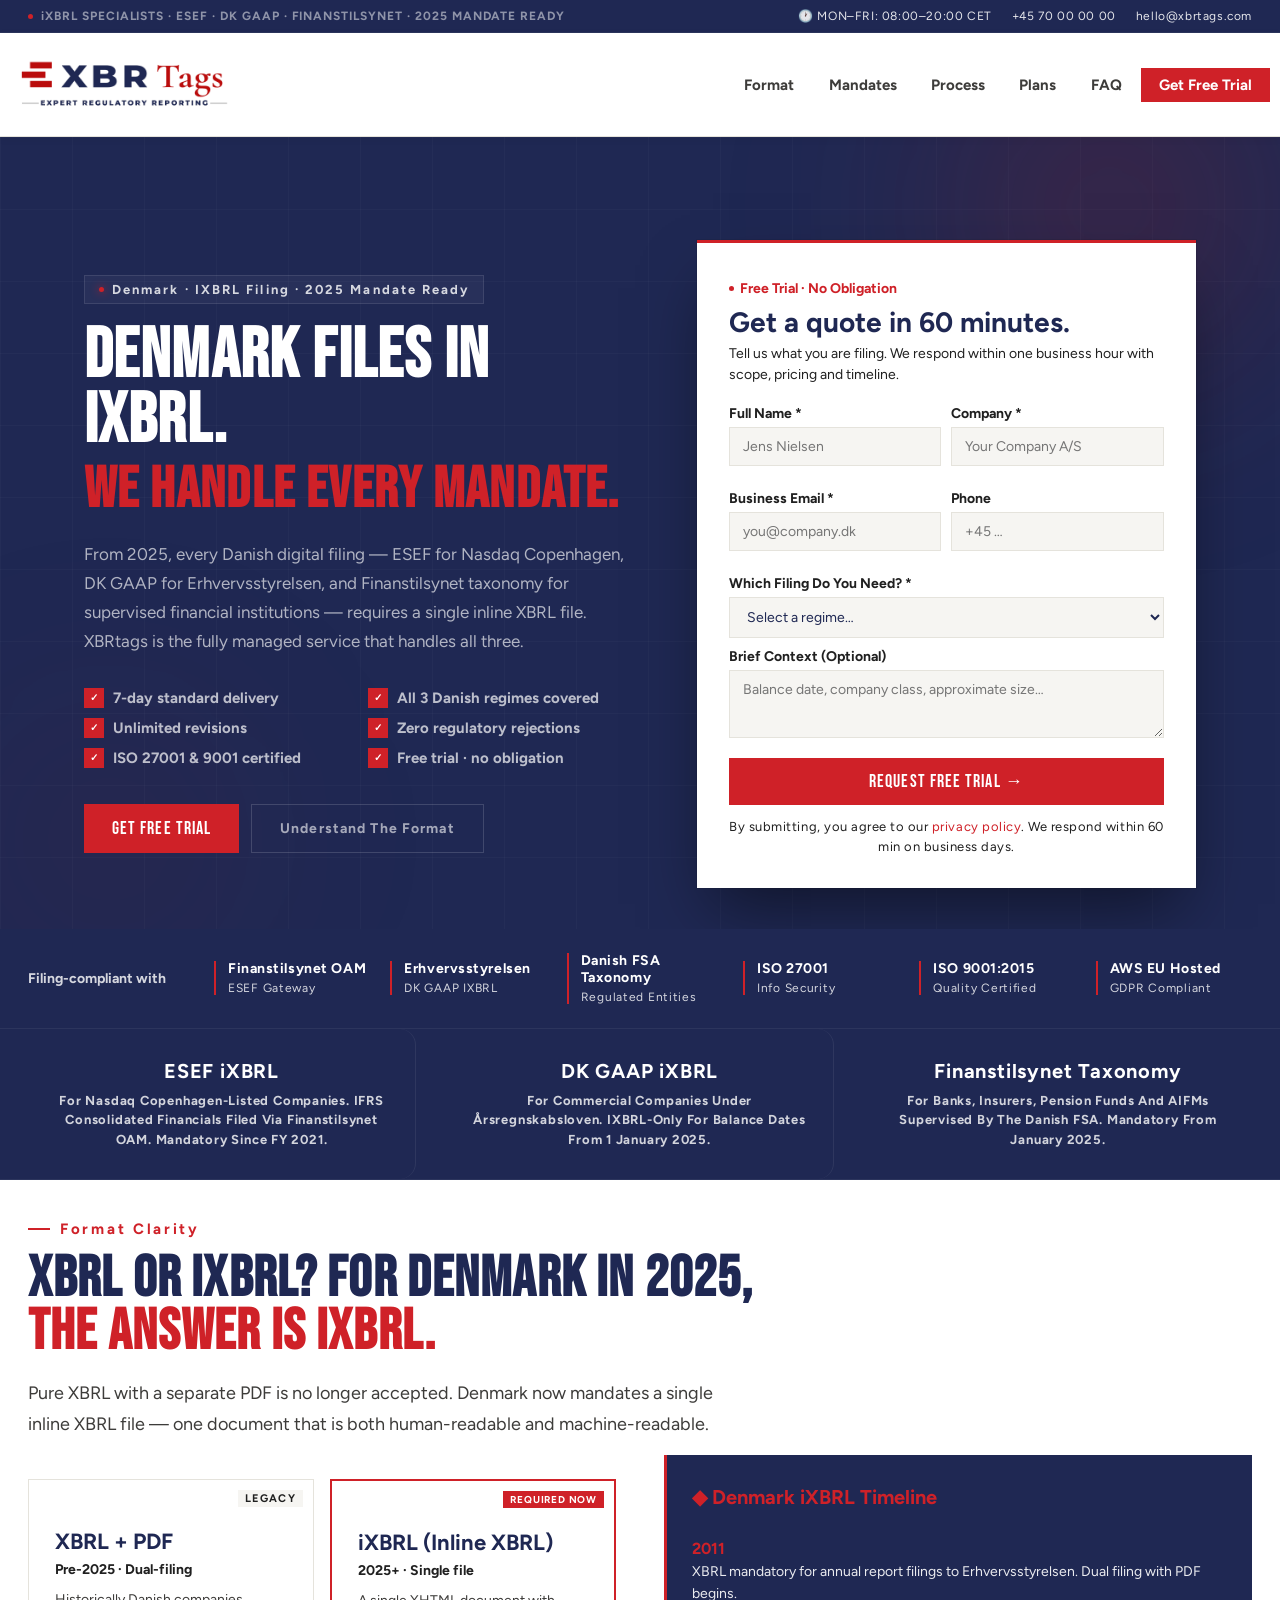
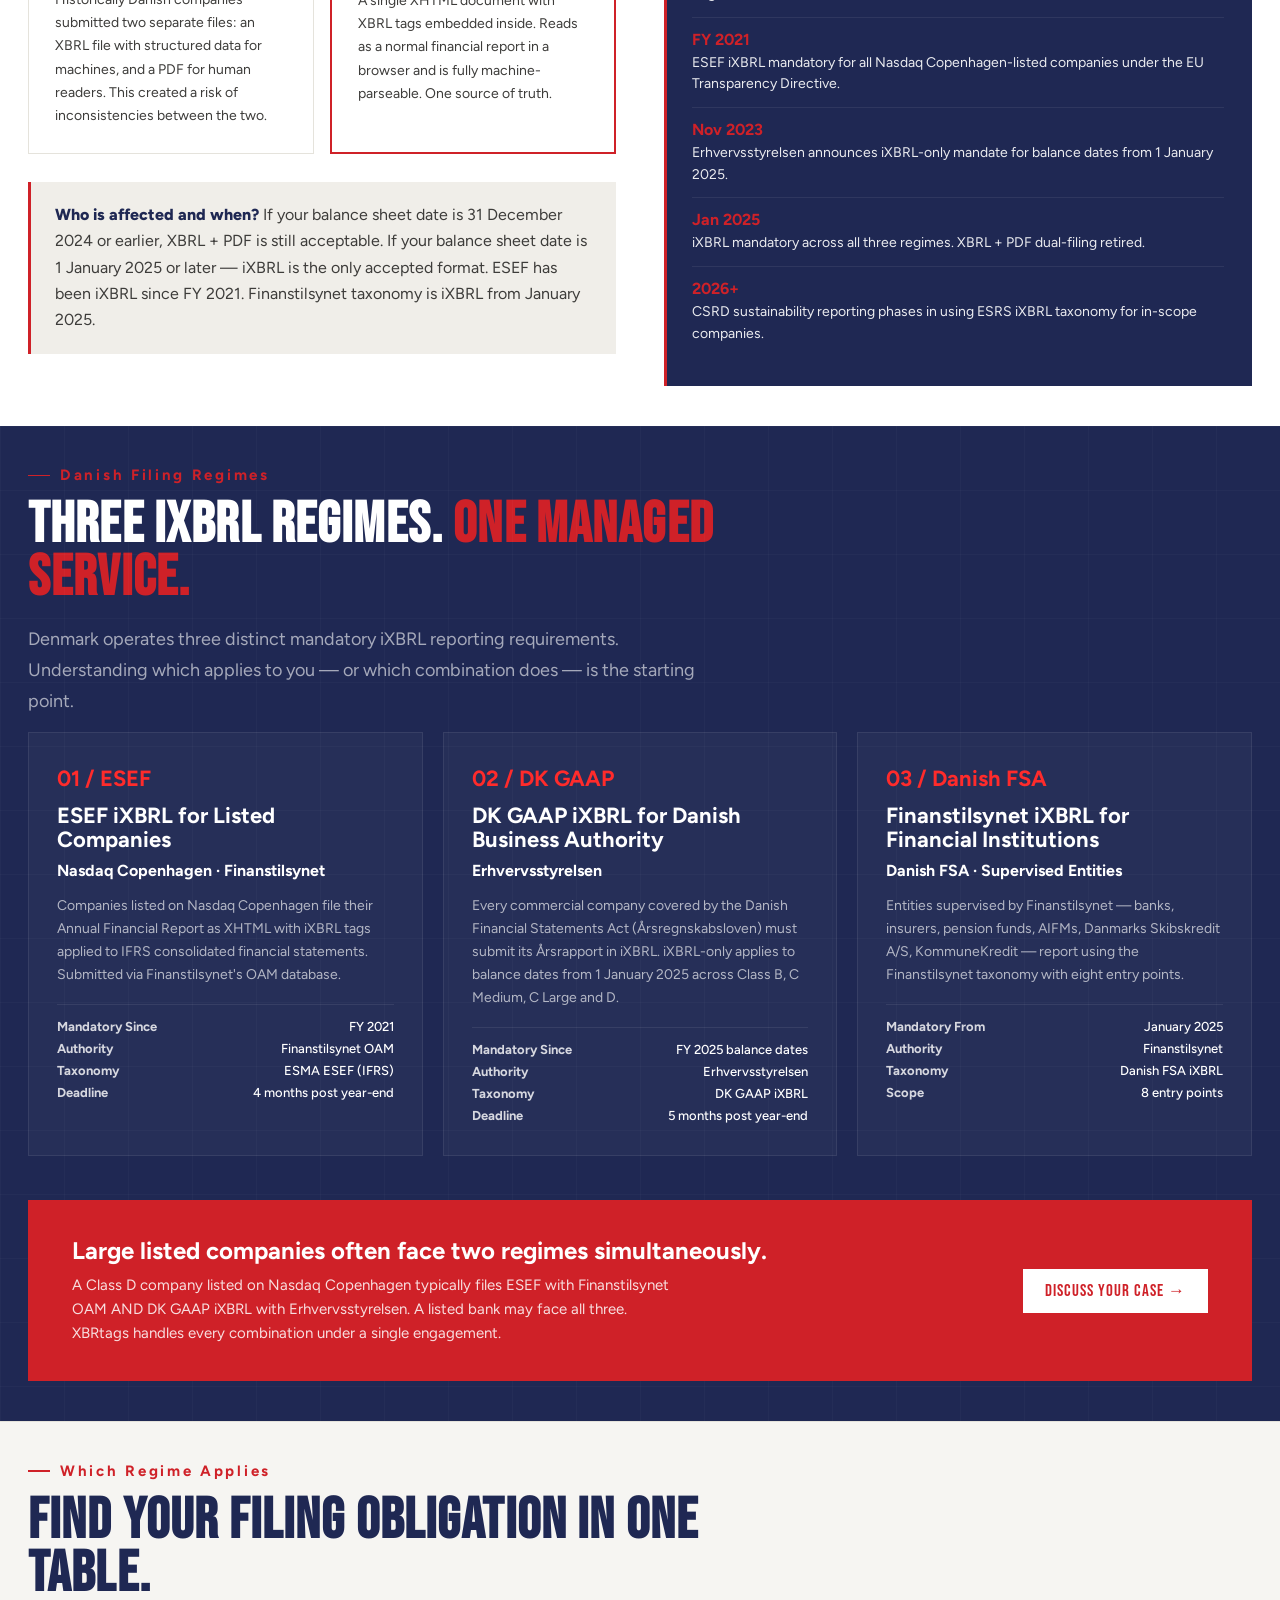
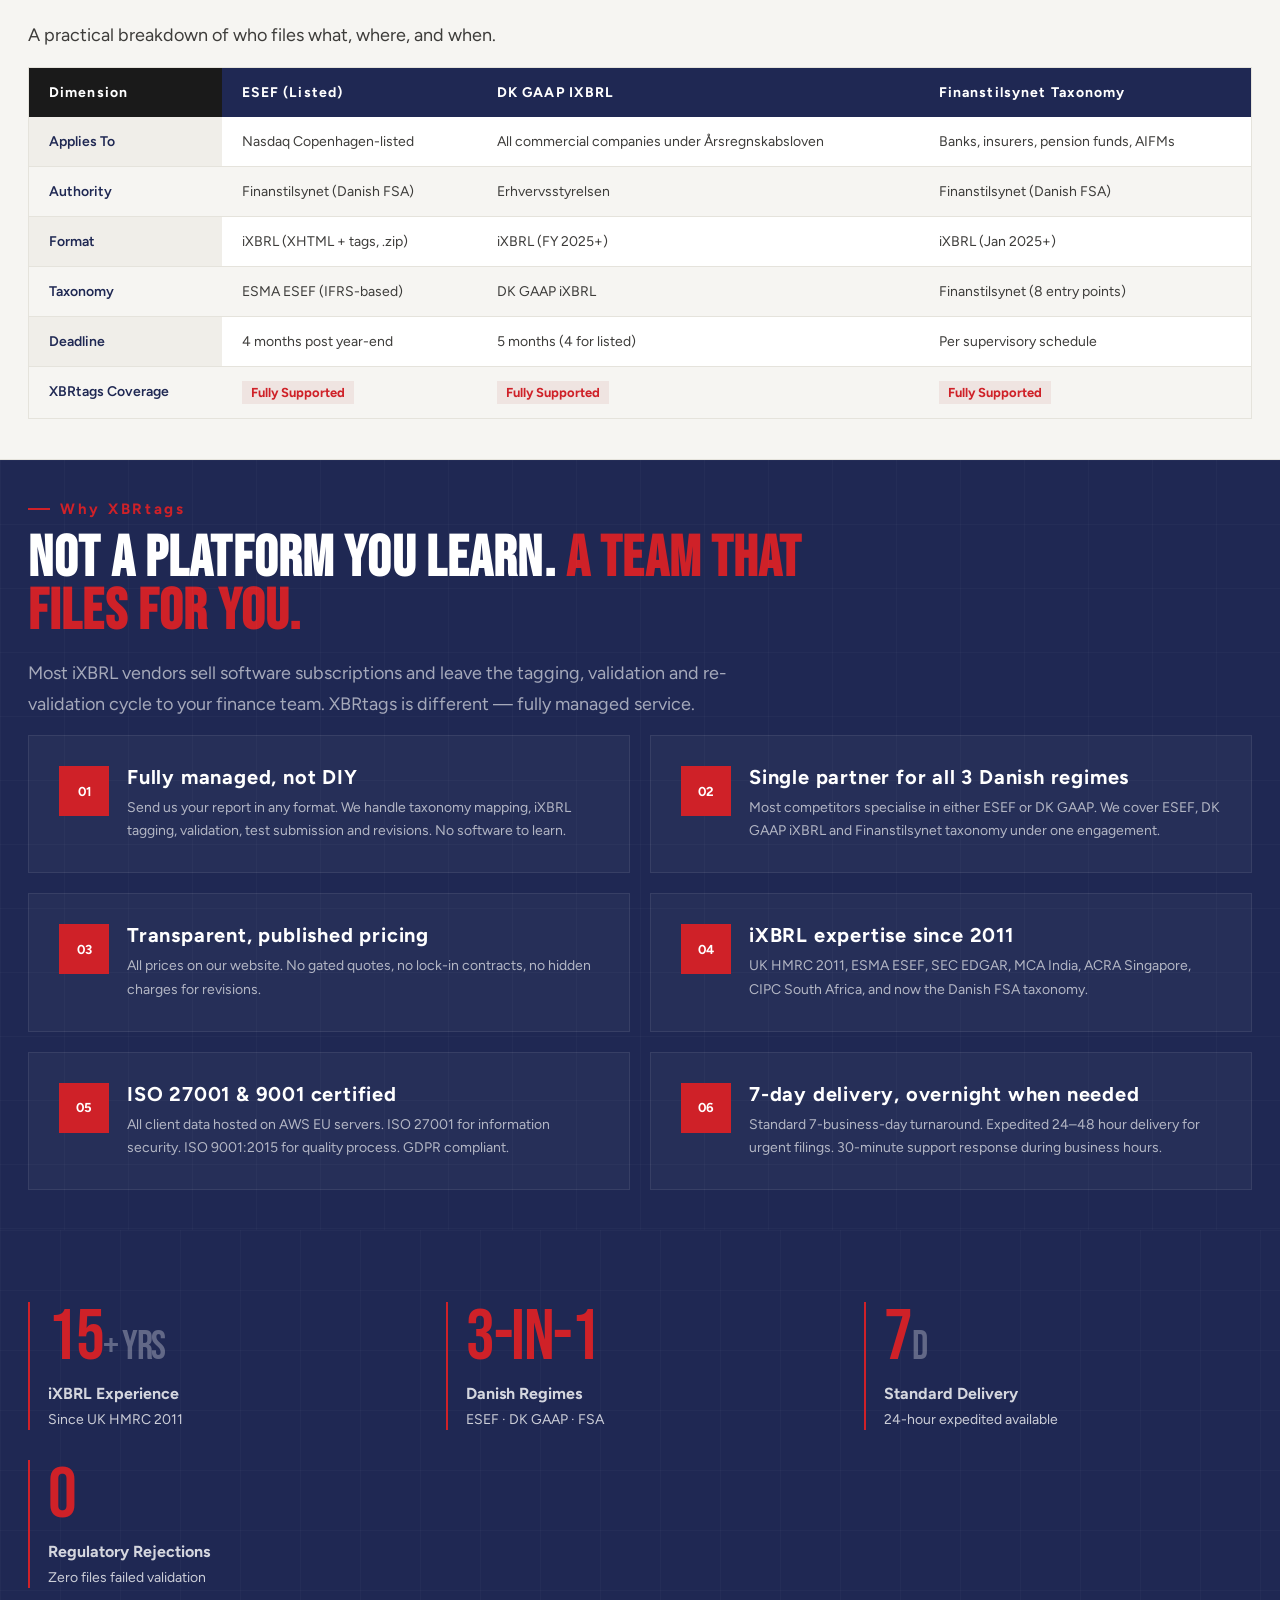
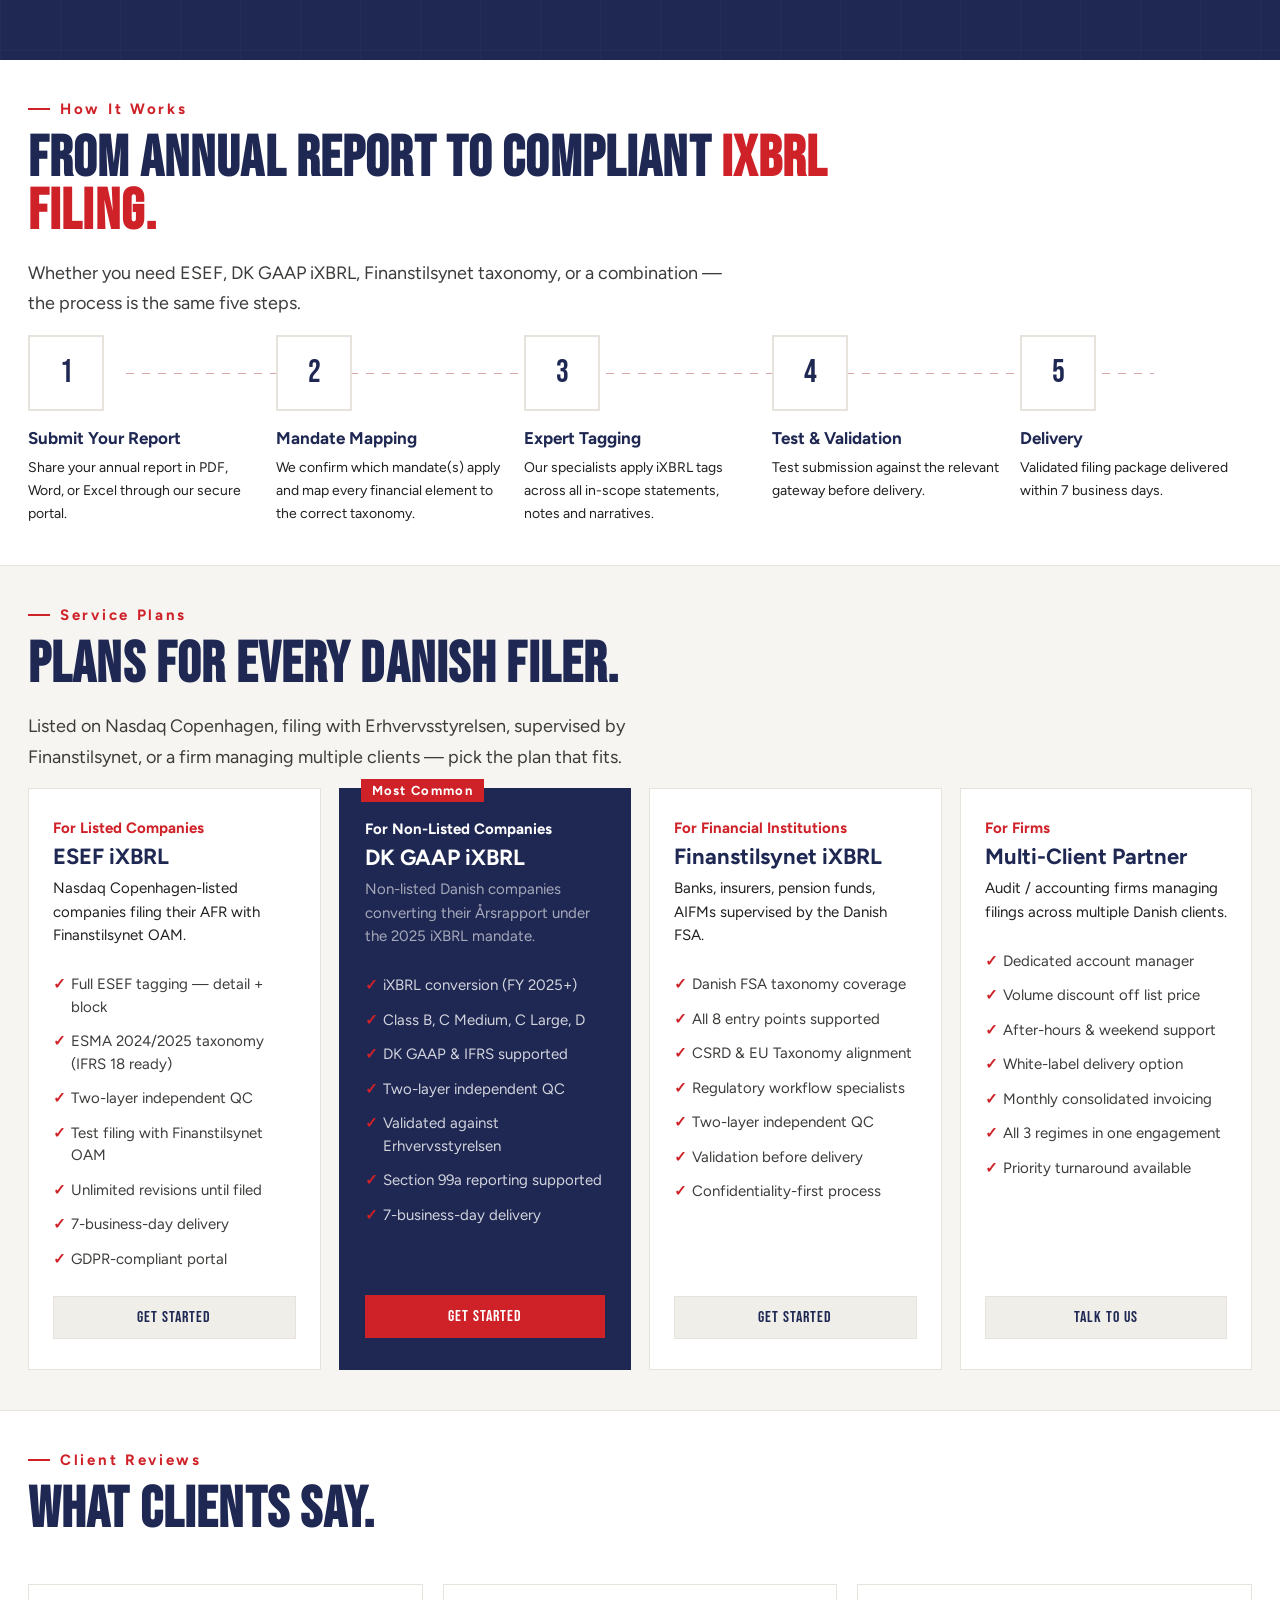
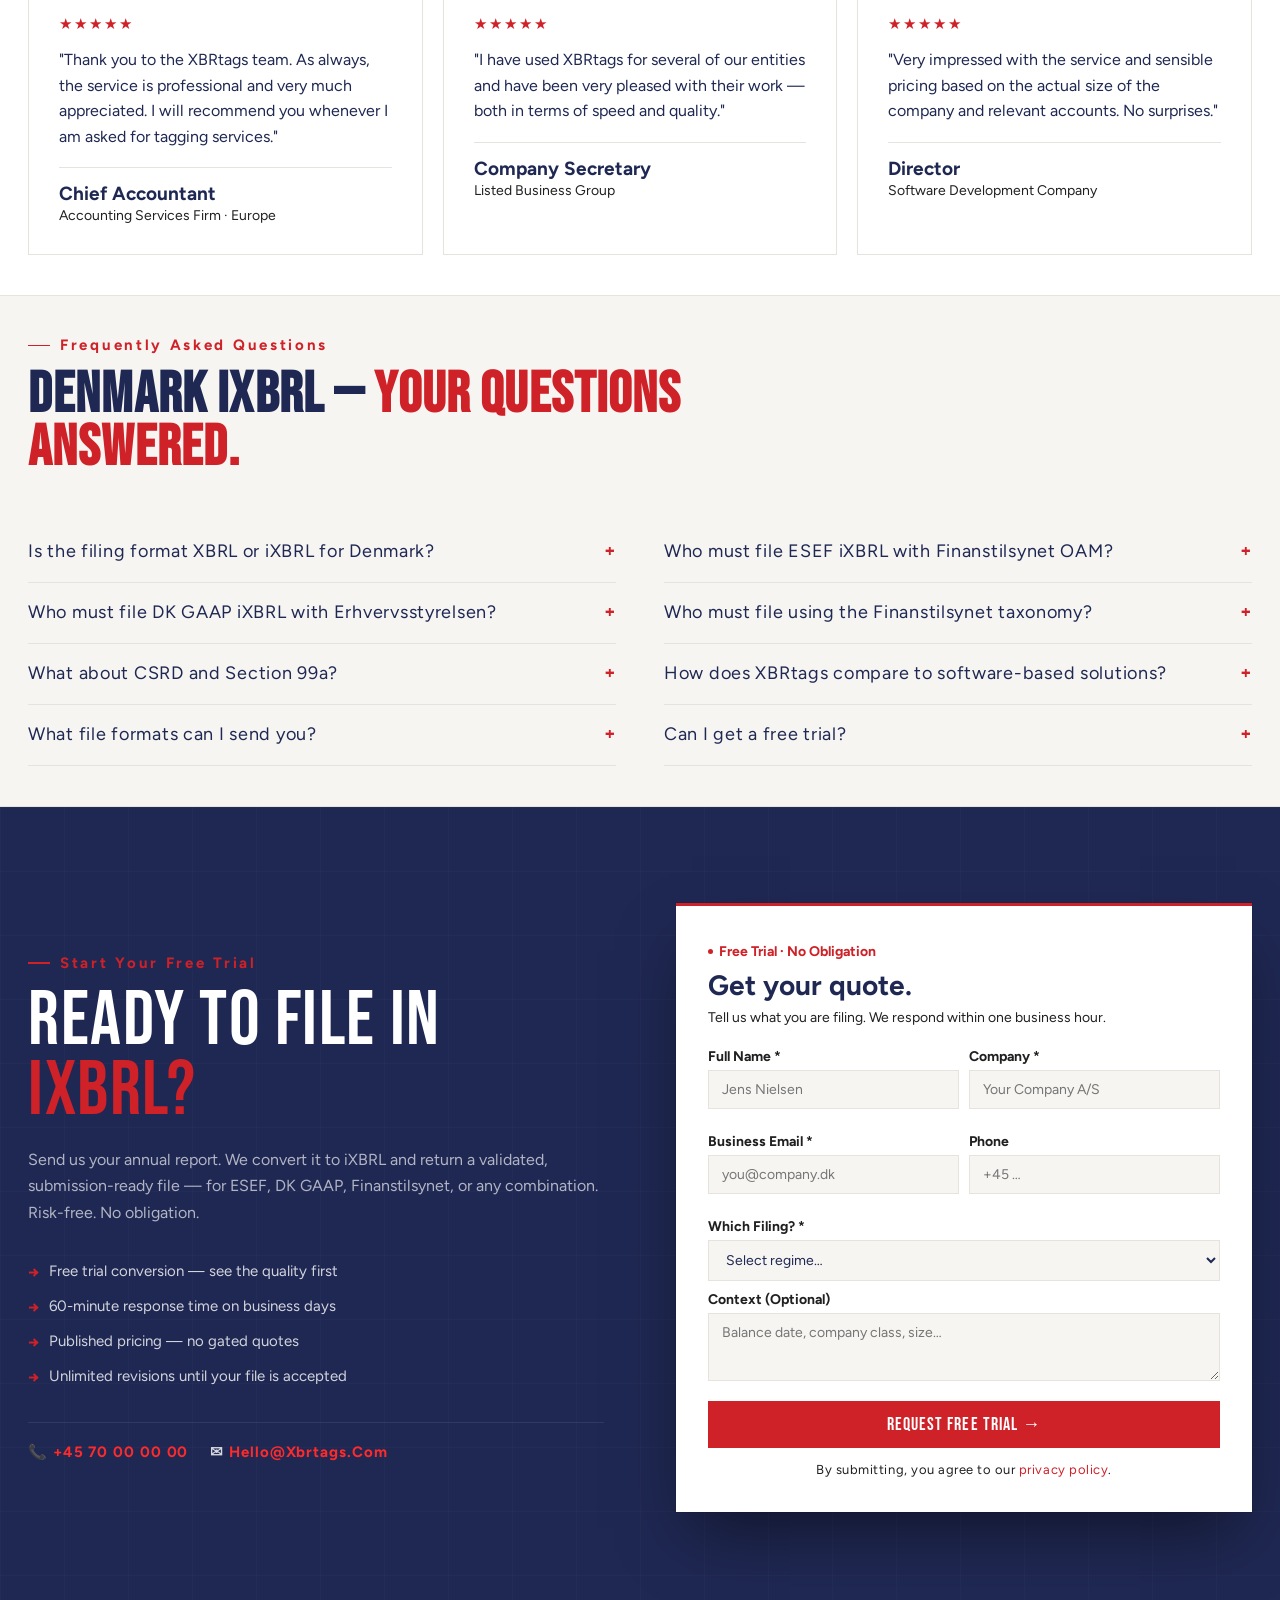
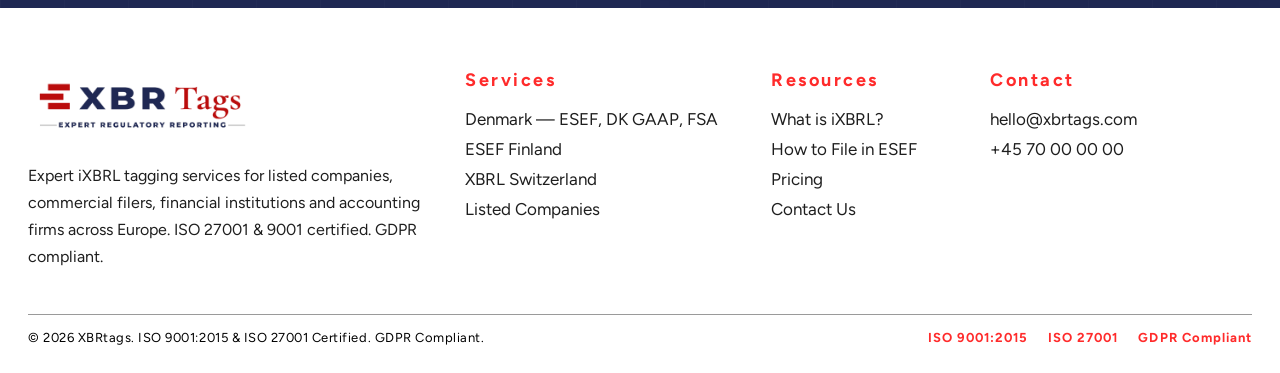
==== denmark/index.html @ bd061dfb "first commit" ====
<!DOCTYPE html>
<html lang="en">
<head>
  <meta charset="UTF-8">
  <meta name="viewport" content="width=device-width, initial-scale=1.0">
  <title>iXBRL Filing Services Denmark | ESEF, DK GAAP & Finanstilsynet | XBRtags</title>
  <meta name="description" content="Fully managed iXBRL filing for Danish companies. One expert partner for ESEF (Nasdaq Copenhagen), DK GAAP iXBRL (Erhvervsstyrelsen) and Finanstilsynet taxonomy. 7-day delivery. ISO certified.">
  <link rel="preconnect" href="https://fonts.googleapis.com">
  <link href="https://fonts.googleapis.com/css2?family=Bebas+Neue&family=Figtree:ital,wght@0,300;0,400;0,500;0,600;0,700;0,800&family=Space+Mono:wght@400;700&display=swap" rel="stylesheet">
  <link href="https://cdn.jsdelivr.net/npm/bootstrap-icons@1.11.3/font/bootstrap-icons.css" rel="stylesheet">
<style>
*,*::before,*::after{box-sizing:border-box;margin:0;padding:0}
:root{
  --k:#1f2853;--w:#FFFFFF;--r:#cf2128;--r2:#B01E1E;
  --g0:#F0EEE9;--g1:#F6F5F2;--g2:#E5E3DC;--g3:#9A9890;--g4:#3D3C3A;
  --display:'Bebas Neue',sans-serif;
  --body:'Figtree',sans-serif;
  --mono:'Space Mono',monospace;
  --ease:cubic-bezier(.16,1,.3,1);
}
html{scroll-behavior:smooth;overflow-x:hidden}
body{font-family:var(--body);background:var(--w);color:var(--k);-webkit-font-smoothing:antialiased}
a{text-decoration:none;color:inherit}
.wrap{max-width:1350px;margin:0 auto;padding:0 28px}

/* REVEAL */
.rv{opacity:0;transform:translateY(24px);transition:opacity .85s var(--ease),transform .85s var(--ease)}
.rv.in{opacity:1;transform:none}
.d1{transition-delay:.1s}.d2{transition-delay:.2s}.d3{transition-delay:.32s}

/* TOP BAR */
.top-bar{background:var(--k);color:rgba(255,255,255,.6);font-size:12px;padding:9px 0;border-bottom:1px solid rgba(255,255,255,.06)}
.top-bar-inner{display:flex;justify-content:space-between;align-items:center;gap:16px;flex-wrap:wrap}
.top-bar-left{display:flex;align-items:center;gap:8px;color:rgba(255,255,255,.5);font-weight:700;letter-spacing:.08em}
.top-bar-left .dot{width:5px;height:5px;border-radius:50%;background:var(--r);flex-shrink:0}
.top-bar-right{display:flex;gap:20px;align-items:center}
.top-bar-right a{color:rgba(255,255,255,.882);transition:color .15s;letter-spacing:.05em}
.top-bar-right a:hover{color:#ff2b2b}
.top-bar-right div{color:rgba(255,255,255,.882);letter-spacing:.05em}

/* NAV */
nav{background:var(--w);border-bottom:1px solid var(--g2);position:sticky;top:0;z-index:100;box-shadow:0 2px 8px rgba(0,0,0,.06);transition:box-shadow .3s}
nav.scrolled{box-shadow:0 4px 20px rgba(0,0,0,.1)}
.nav-inner{display:flex;justify-content:space-between;align-items:center;padding:14px 10px !important;gap:16px}
.logo{display:flex;align-items:center}
.logo-text{font-family:var(--display);font-size:28px;color:var(--k);letter-spacing:.06em}
.logo-text span{color:var(--r)}
.nav-links{display:flex;gap:4px;align-items:center}
.nav-links a{display:flex;align-items:center;gap:5px;padding:0 .95rem;
      font-family:var(--body);font-size:15px;font-weight:700;color:var(--g4);
      border:none;background:none;cursor:pointer;position:relative;transition:color .15s;white-space:nowrap;}
.nav-links a:hover{color:var(--k);background:var(--g0)}
.nav-cta{background:var(--r)!important;color:var(--w)!important;padding:8px 18px!important}
.nav-cta:hover{background:var(--r2)!important;color:var(--w)!important}

/* HAMBURGER */
.hamburger{display:none;flex-direction:column;justify-content:center;align-items:center;width:40px;height:40px;border:1.5px solid var(--g2);border-radius:2px;background:var(--w);cursor:pointer;gap:5px;flex-shrink:0;transition:all .2s;padding:0}
.hamburger:hover{border-color:var(--r);background:var(--g0)}
.hamburger span{display:block;width:20px;height:2px;background:var(--k);border-radius:0;transition:all .3s var(--ease);transform-origin:center}
.hamburger.open span:nth-child(1){transform:translateY(7px) rotate(45deg)}
.hamburger.open span:nth-child(2){opacity:0;transform:scaleX(0)}
.hamburger.open span:nth-child(3){transform:translateY(-7px) rotate(-45deg)}

/* MOBILE MENU */
.mobile-menu{display:none;position:fixed;top:0;left:0;right:0;bottom:0;z-index:190;pointer-events:none}
.mobile-menu.open{pointer-events:all}
.mobile-menu-backdrop{position:absolute;inset:0;background:rgba(0,0,0,.6);opacity:0;transition:opacity .3s}
.mobile-menu.open .mobile-menu-backdrop{opacity:1}
.mobile-menu-panel{position:absolute;top:0;right:0;width:min(320px,88vw);height:100%;background:var(--w);box-shadow:-8px 0 40px rgba(0,0,0,.2);transform:translateX(100%);transition:transform .35s var(--ease);display:flex;flex-direction:column;overflow-y:auto}
.mobile-menu.open .mobile-menu-panel{transform:translateX(0)}
.mobile-menu-header{display:flex;justify-content:space-between;align-items:center;padding:18px 20px;border-bottom:1px solid var(--g2);background:var(--k)}
.mobile-menu-header .logo-text{color:var(--w);font-size:22px}
.mobile-close{width:36px;height:36px;border:1.5px solid rgba(255,255,255,.2);border-radius:2px;background:rgba(255,255,255,.06);color:var(--w);cursor:pointer;display:flex;align-items:center;justify-content:center;font-size:18px;transition:all .2s}
.mobile-close:hover{background:rgba(155,28,28,.3)}
.mobile-menu-body{padding:12px 0;flex:1}
.mobile-nav-link{display:flex;align-items:center;gap:12px;padding:14px 20px;font-size:13px;font-weight:700;letter-spacing:.08em;text-transform:capitalize;color:var(--g4);transition:all .15s;border-left:3px solid transparent}
.mobile-nav-link:hover{background:var(--g0);color:var(--k);border-left-color:var(--r)}
.mobile-nav-divider{height:1px;background:var(--g2);margin:8px 0}
.mobile-menu-footer{padding:20px;border-top:1px solid var(--g2);display:flex;flex-direction:column;gap:10px}
.mobile-btn-primary{display:block;text-align:center;padding:13px 20px;background:var(--r);color:var(--w);font-family:var(--display);font-size:18px;letter-spacing:.06em;border-radius:2px;transition:all .18s}
.mobile-btn-primary:hover{background:var(--r2)}
.mobile-btn-secondary{display:block;text-align:center;padding:11px 20px;background:var(--k);color:var(--w);font-size:12px;font-weight:700;letter-spacing:.08em;text-transform:capitalize;border-radius:2px;transition:all .18s}
.mobile-btn-secondary:hover{background:var(--r)}
body.menu-open{overflow:hidden}

/* HERO */
.hero{background:var(--k);padding:72px 56px 10px;position:relative;overflow:hidden;min-height:88vh;display:flex;align-items:center}
.hero-grid-pat{position:absolute;inset:0;background-image:linear-gradient(rgba(255,255,255,.025) 1px,transparent 1px),linear-gradient(90deg,rgba(255,255,255,.025) 1px,transparent 1px);background-size:72px 72px}
.hero-orb{position:absolute;border-radius:50%;filter:blur(100px)}
.hero-orb-1{width:500px;height:500px;background:radial-gradient(circle,rgba(155,28,28,.35) 0%,transparent 65%);top:-180px;right:-80px}
.hero-orb-2{width:380px;height:380px;background:radial-gradient(circle,rgba(155,28,28,.12) 0%,transparent 70%);bottom:-100px;left:-80px}
.hero-inner{position:relative;z-index:2;display:grid;grid-template-columns:1.1fr 1fr;gap:64px;align-items:center}
.hero-eyebrow{display:inline-flex;align-items:center;gap:8px;font-size:13px;font-weight:700;text-transform:capitalize;letter-spacing:.16em;color:rgb(255 255 255 / 81%);margin-bottom:20px;padding:6px 14px;border:1px solid rgba(255,255,255,.1);border-radius:0;background:rgba(255,255,255,.04)}
.hero-eyebrow::before{content:'';width:5px;height:5px;background:var(--r);border-radius:50%;box-shadow:0 0 8px var(--r);animation:pulse 2s ease-in-out infinite}
@keyframes pulse{0%,100%{opacity:1}50%{opacity:.4}}
.hero h1{font-family:var(--display);font-size:clamp(44px,5.5vw,90px);line-height:.92;letter-spacing:.02em;color:var(--w);margin-bottom:22px}
.hero h1 strong{color:var(--r);font-style:normal;font-size:clamp(32px,4.5vw,64.8px)}
.hero-sub{font-size:17px;line-height:1.7;color:rgba(255,255,255,.65);margin-bottom:32px;max-width:540px}
.hero-checks{display:grid;grid-template-columns:1fr 1fr;gap:10px 20px;margin-bottom:36px}
.hero-chk{display:flex;align-items:center;gap:9px;font-size:15px;color:rgba(255,255,255,.7);font-weight:700;}
.hero-chk::before{content:'✓';width:20px;height:20px;min-width:20px;background:var(--r);color:var(--w);border-radius:0;display:flex;align-items:center;justify-content:center;font-size:10px;font-weight:800}
.hero-btns{display:flex;gap:12px;flex-wrap:wrap}
.btn-primary{background:var(--r);color:var(--w);padding:14px 28px;font-family:var(--display);font-size:18px;letter-spacing:.06em;border:none;cursor:pointer;transition:all .18s;display:inline-flex;align-items:center;gap:8px}
.btn-primary:hover{background:var(--r2);transform:translateY(-1px)}
.btn-primary:disabled{opacity:.6;cursor:not-allowed;transform:none}
.btn-outline{background:transparent;color:rgba(255,255,255,.6);padding:14px 28px;font-size:14px;font-weight:700;letter-spacing:.08em;text-transform:capitalize;border:1.5px solid rgba(255,255,255,.15);cursor:pointer;transition:all .18s;display:inline-flex;align-items:center;gap:8px}
.btn-outline:hover{border-color:rgba(255,255,255,.882);color:var(--w)}

/* HERO FORM */
.hero-form-card{background:var(--w);border-radius:0;padding:36px 32px 32px;box-shadow:0 32px 64px -16px rgba(0,0,0,.5),0 0 0 1px rgba(0,0,0,.08);position:relative;overflow:hidden}
.hero-form-card::before{content:'';position:absolute;top:0;left:0;right:0;height:3px;background:var(--r)}
.form-badge{display:inline-flex;align-items:center;gap:6px;font-size:14px;font-weight:700;text-transform:capitalize;color:var(--r);margin-bottom:10px}
.form-badge::before{content:'';width:5px;height:5px;background:var(--r);border-radius:50%}
.hero-form-card h3{font-size:28px;font-weight:700;color:var(--k);margin-bottom:6px;line-height:1.1}
.form-sub{font-size:14px;color:#202020;margin-bottom:20px;line-height:1.5}
.form-row{display:grid;grid-template-columns:1fr 1fr;gap:10px;margin-bottom:10px}
.form-field{margin-bottom:10px}
.form-field label{display:block;font-size:14px;font-weight:700;text-transform:capitalize;color:#202020;margin-bottom:5px}
.form-field input,.form-field select,.form-field textarea{width:100%;padding:10px 13px;border:1.5px solid var(--g2);border-radius:0;font-family:var(--body);font-size:14px;color:var(--k);background:var(--g1);transition:all .15s}
.form-field input:focus,.form-field select:focus,.form-field textarea:focus{outline:none;border-color:var(--r);background:var(--w);box-shadow:0 0 0 3px rgba(155,28,28,.08)}
.form-field textarea{resize:vertical;min-height:68px}
.form-footer-inner{margin-top:16px;display:flex;flex-direction:column;gap:12px}
.form-footer-inner .btn-submit{width:100%;justify-content:center;padding:13px 20px;font-size:16px;background:var(--r);color:var(--w);border:none;font-family:var(--display);font-size:18px;letter-spacing:.06em;cursor:pointer;transition:background .2s}
.form-footer-inner .btn-submit:hover{background:var(--r2)}
.form-footer-inner .btn-submit:disabled{opacity:.6;cursor:not-allowed}
.form-note{font-size:13px;color:#202020;text-align:center;line-height:1.5;letter-spacing:.04em}
.form-note a{color:var(--r)}
.field-error,.error-message{font-size:11px;color:var(--r);margin-top:4px;display:block}
.input-error,.error{border-color:var(--r)!important;background-color:#fff8f8!important}
.form-success-message{margin-top:20px;padding:16px;background:var(--g0);border-left:3px solid var(--r);color:var(--k);font-size:12px;font-weight:700;letter-spacing:.06em}
.form-error-banner,.form-error-message{margin-top:20px;padding:16px;background:#fff0f0;border-left:3px solid var(--r);color:var(--r2);font-size:12px;font-weight:700;letter-spacing:.06em}

/* TRUST BAR */
.trust-bar{background:var(--k);border-bottom:1px solid rgba(255,255,255,.06);padding:24px 0}
.trust-bar-inner{display:grid;grid-template-columns:auto 1fr;gap:48px;align-items:center}
.trust-bar-label{font-size:14px;font-weight:700;color:rgb(255 255 255 / 81%);max-width:160px;line-height:1.4}
.trust-items{display:grid;grid-template-columns:repeat(6,1fr);gap:20px;align-items:center}
.ti{display:flex;flex-direction:column;gap:3px;padding-left:12px;border-left:2px solid var(--r)}
.ti-name{font-size:14px;font-weight:700;color:var(--w);line-height:1.2;letter-spacing:.04em}
.ti-desc{font-size:12px;color:rgb(255 255 255 / 81%);text-transform:capitalize;letter-spacing:.06em;}

/* SERVICES BAR */
.services-bar{background:var(--k);border-bottom:1px solid rgba(255,255,255,.06)}
.stat-box{padding:26px 20px;text-align:center;border-right:1px solid rgba(255,255,255,.07)}
.stat-box:last-child{border-right:none}
.stat-num-top{font-size:20px;font-weight:bold;color:var(--w);margin-bottom:8px;letter-spacing:.04em}
.stat-lbl-top{font-size:13px;font-weight:700;color:rgb(255 255 255 / 80%);letter-spacing:.06em;line-height:1.5;text-transform:capitalize}

/* SECTIONS */
section{padding:2.5rem 0}
.sec-white{background:var(--w)}
.sec-gray{background:var(--g1);border-top:1px solid var(--g2);border-bottom:1px solid var(--g2)}
.sec-dark{background:var(--k);color:var(--w);position:relative;overflow:hidden}
.sec-dark-bg{position:absolute;inset:0;background-image:linear-gradient(rgba(255,255,255,.025) 1px,transparent 1px),linear-gradient(90deg,rgba(255,255,255,.025) 1px,transparent 1px);background-size:64px 64px;pointer-events:none}
.sec-eyebrow{font-size:15px;font-weight:700;text-transform:capitalize;letter-spacing:.18em;color:var(--r);margin-bottom:14px;display:flex;align-items:center;gap:10px}
.sec-eyebrow::before{content:'';width:22px;height:1.5px;background:var(--r);flex-shrink:0}
.sec-title{font-family:var(--display);font-size:clamp(40px,4.5vw,72px);letter-spacing:.02em;line-height:.92;color:var(--k);margin-bottom:20px;max-width:800px}
.sec-title em{font-style:normal;color:var(--r)}
.sec-dark .sec-title{color:var(--w)}
.sec-intro{font-size:18px;color:var(--g4);max-width:700px;line-height:1.7;margin-bottom:16px}
.sec-dark .sec-intro{color:rgba(255,255,255,.6)}

/* FORMAT */
.format-grid{display:grid;grid-template-columns:1fr 1fr;gap:48px;align-items:start}
.format-comparison{display:grid;grid-template-columns:1fr 1fr;gap:16px;margin-top:24px}
.format-card{background:var(--w);padding:26px;border-radius:0;border:1.5px solid var(--g2);position:relative}
.format-card.legacy::after,.format-card.deprecated::after{content:'LEGACY';position:absolute;top:10px;right:10px;font-size:11px;font-weight:700;letter-spacing:.12em;color:#202020;background:var(--g1);padding:2px 7px}
.format-card.current{border-color:var(--r);border-width:2px}
.format-card.current::after{content:'REQUIRED NOW';position:absolute;top:10px;right:10px;font-size:10px;font-weight:700;letter-spacing:.08em;color:var(--w);background:var(--r);padding:2px 7px}
.format-card h4{font-size:22px;font-weight:700;color:var(--k);margin-bottom:6px;margin-top:22px}
.format-card .format-sub{font-size:14px;color:#202020;margin-bottom:10px;font-weight:700}
.format-card p{font-size:14px;color:var(--g4);line-height:1.65}
.format-timeline{background:var(--k);color:var(--w);padding:30px 28px;position:relative;overflow:hidden}
.format-timeline::before{content:'';position:absolute;top:0;left:0;width:3px;height:100%;background:var(--r)}
.format-timeline h4{font-size:20px;color:var(--r);margin-bottom:18px;}
.tl-item{padding:12px 0;border-bottom:1px solid rgba(255,255,255,.07);font-size:14px}
.tl-item:last-child{border-bottom:none}
.tl-date{font-size:16px;font-weight:700;color:var(--r);text-transform:capitalize;margin-bottom:3px}
.tl-desc{color:rgba(255,255,255,.91);line-height:1.55}
.format-callout{margin-top:28px;padding:20px 24px;background:var(--g0);border-left:3px solid var(--r)}
.format-callout p{font-size:16px;color:var(--g4);line-height:1.65}
.format-callout strong{color:var(--k);font-weight:800}

/* MANDATES */
.mandates-grid{display:grid;grid-template-columns:repeat(3,1fr);gap:20px}
.mandate-card{padding:32px 28px;background:rgba(255,255,255,.03);border:1.5px solid rgba(255,255,255,.08);transition:all .35s}
.mandate-card:hover{border-color:var(--r);transform:translateY(-5px);background:rgba(255,255,255,.05)}
.mandate-num{font-size:22px;font-weight:700;color:#ff2b2b;text-transform:capitalize;margin-bottom:12px}
.mandate-card h3{font-size:22px;color:var(--w);margin-bottom:8px;line-height:1.1}
.mandate-auth{font-size:16px;color:#ffffff;font-weight:700;margin-bottom:14px}
.mandate-desc{color:rgba(255,255,255,.65);font-size:14px;line-height:1.65;margin-bottom:18px}
.mandate-meta{padding-top:14px;border-top:1px solid rgba(255,255,255,.08);display:grid;gap:7px}
.m-row{display:flex;justify-content:space-between;gap:10px}
.m-row span:first-child{color:rgb(255 255 255 / 81%);font-size:13px;font-weight:700;text-transform:capitalize;}
.m-row span:last-child{color:var(--w);font-weight:500;text-align:right;font-size:13px}

/* COMBINED BANNER */
.combined-banner{margin-top:44px;background:var(--r);color:var(--w);padding:36px 44px;display:grid;grid-template-columns:1fr auto;gap:36px;align-items:center;position:relative;overflow:hidden}
/* .combined-banner::before{content:'';position:absolute;top:-60%;right:-5%;width:360px;height:360px;background:radial-gradient(circle,rgba(0,0,0,.2) 0%,transparent 70%)} */
.combined-banner h3{font-size:24px;margin-bottom:8px;font-weight:bold;}
.combined-banner p{color:rgba(255,255,255,.85);font-size:15px;max-width:600px;line-height:1.6}
.btn-combined{background:var(--w);color:var(--r);padding:12px 22px;font-family:var(--display);font-size:17px;letter-spacing:.06em;white-space:nowrap;transition:all .18s;display:inline-flex;align-items:center;gap:6px}
.btn-combined:hover{background:var(--k);color:var(--w)}

/* TABLE */
.table-wrap{border:1px solid var(--g2);overflow:hidden;background:var(--w)}
.table-scroll{overflow-x:auto}
.table-wrap table{width:100%;border-collapse:collapse;font-size:14px;min-width:560px}
.table-wrap th{background:var(--k);color:var(--w);text-align:left;padding:16px 20px;font-weight:700;font-size:14px;text-transform:capitalize;letter-spacing:.08em}
.table-wrap th:first-child{background:#1a1a1a}
.table-wrap td{padding:14px 20px;border-bottom:1px solid var(--g2);vertical-align:top;line-height:1.5;color:var(--g4)}
.table-wrap tr:last-child td{border-bottom:none}
.table-wrap tr:nth-child(even){background:var(--g1)}
.table-wrap td:first-child{font-weight:600;color:var(--k);font-size:14px;text-transform:capitalize;background:var(--g0);min-width:150px}
.table-wrap tr:nth-child(even) td:first-child{background:var(--g1)}
.tag-req,.tag-check{display:inline-block;padding:2px 9px;background:rgba(155,28,28,.08);color:var(--r);font-size:13px;font-weight:700;}
.tag-no{display:inline-block;padding:2px 9px;background:var(--g1);color:#202020;font-size:10px;font-weight:700;text-transform:capitalize;letter-spacing:.06em}
.tag-ok{display:inline-block;padding:2px 9px;background:rgba(0,0,0,.06);color:var(--k);font-size:10px;font-weight:700;text-transform:capitalize;letter-spacing:.06em}

/* DIFF CARDS */
.diff-grid{display:grid;grid-template-columns:repeat(2,1fr);gap:20px;position:relative;z-index:2}
.diff-card{background:rgba(255,255,255,.03);border:1.5px solid rgba(255,255,255,.08);padding:30px;display:grid;grid-template-columns:auto 1fr;gap:18px;align-items:start;transition:all .3s}
.diff-card:hover{border-color:var(--r);background:rgba(255,255,255,.05);transform:translateY(-3px)}
.diff-icon{width:50px;height:50px;min-width:50px;background:var(--r);color:var(--w);display:flex;align-items:center;justify-content:center;font-size:13px;font-weight:700}
.diff-card h4{font-size:20px;letter-spacing:.04em;color:var(--w);margin-bottom:8px;line-height:1.1}
.diff-card p{font-size:14px;color:rgba(255,255,255,.65);line-height:1.65}

/* STATS BAR */
.stats-bar{background:var(--k);padding:72px 0;position:relative;overflow:hidden}
.stats-bar::before{content:'';position:absolute;inset:0;background-image:linear-gradient(rgba(255,255,255,.025) 1px,transparent 1px),linear-gradient(90deg,rgba(255,255,255,.025) 1px,transparent 1px);background-size:60px 60px}
.stats-grid{display:grid;grid-template-columns:repeat(4,1fr);gap:36px;position:relative;z-index:1}
.stat-item{padding-left:18px;border-left:2px solid var(--r)}
.stat-num{font-family:var(--display);font-size:clamp(44px,6vw,72px);color:var(--r);line-height:1;letter-spacing:-.02em;margin-bottom:10px}
.stat-num em{font-style:normal;font-size:.55em;color:rgba(255,255,255,.3);font-weight:400}
.stat-label{font-size:16px;font-weight:700;color:rgb(255 255 255 / 81%);margin-bottom:6px}
.stat-desc{font-size:14px;color:rgba(255,255,255,.773);line-height:1.5}

/* PROCESS */
.process-grid{display:grid;grid-template-columns:repeat(5,1fr);gap:16px;position:relative}
.process-grid::before{content:'';position:absolute;top:38px;left:8%;right:8%;height:1px;background:repeating-linear-gradient(90deg,rgba(155,28,28,.4) 0,rgba(155,28,28,.4) 8px,transparent 8px,transparent 16px)}
.proc-step{position:relative}
.proc-num{width:76px;height:76px;background:var(--w);border:2px solid var(--g2);display:flex;align-items:center;justify-content:center;font-family:var(--display);font-size:32px;color:var(--k);margin-bottom:18px;position:relative;z-index:2;transition:all .28s}
.proc-step:hover .proc-num{background:var(--r);color:var(--w);border-color:var(--r)}
.proc-step h4{font-size:17px;color:var(--k);margin-bottom:8px;line-height:1.1}
.proc-step p{color:#202020;font-size:14px;line-height:1.65}

/* PLANS */
.plans-grid{display:grid;grid-template-columns:repeat(4,1fr);gap:18px}
.plan-card{background:var(--w);border:1.5px solid var(--g2);padding:30px 24px;display:flex;flex-direction:column;position:relative;transition:all .3s}
.plan-card:hover{border-color:var(--r);box-shadow:0 8px 32px rgba(155,28,28,.1);transform:translateY(-4px)}
.plan-card.featured{border:2px solid var(--k);background:var(--k);color:var(--w)}
.plan-card.featured .plan-tag,.plan-card.featured .plan-name{color:var(--w)}
.plan-card.featured .plan-desc{color:rgba(255,255,255,.6)}
.plan-card.featured .plan-ul li{color:rgba(255,255,255,.8)}
.plan-card.featured .plan-ul li::before{color:var(--r)}
.plan-badge{position:absolute;top:-11px;left:20px;background:var(--r);color:var(--w);font-size:13px;font-weight:700;padding:4px 11px;text-transform:capitalize;letter-spacing:.1em}
.plan-tag{font-size:15px;font-weight:700;text-transform:capitalize;color:var(--r);margin-bottom:8px}
.plan-name{font-size:22px;font-weight:700;color:var(--k);line-height:1.1;margin-bottom:8px}
.plan-desc{color:#202020;font-size:15px;line-height:1.55;margin-bottom:20px}
.plan-ul{list-style:none;flex:1;margin-bottom:20px}
.plan-ul li{font-size:15px;padding:6px 0 6px 18px;position:relative;color:var(--g4);line-height:1.5}
.plan-ul li::before{content:'✓';position:absolute;left:0;color:var(--r);font-weight:800}
.plan-btn{display:block;text-align:center;padding:11px 16px;font-family:var(--display);font-size:16px;letter-spacing:.06em;background:var(--g0);color:var(--k);border:1.5px solid var(--g2);transition:all .18s;cursor:pointer}
.plan-btn:hover{background:var(--k);color:var(--w);border-color:var(--k)}
.plan-card.featured .plan-btn{background:var(--r);color:var(--w);border-color:var(--r)}
.plan-card.featured .plan-btn:hover{background:var(--r2)}

/* TESTIMONIALS */
.tg{display:grid;grid-template-columns:repeat(3,1fr);gap:20px}
.tc{background:var(--w);padding:30px;border:1.5px solid var(--g2);transition:all .3s}
.tc:hover{transform:translateY(-4px);border-color:var(--r);box-shadow:0 8px 32px rgba(155,28,28,.08)}
.tc-stars{color:var(--r);font-size:15px;letter-spacing:2px;margin-bottom:14px}
.tc-quote{font-size:16px;line-height:1.6;color:var(--k);margin-bottom:18px;font-style:normal}
.tc-author{font-size:14px;color:#202020;padding-top:14px;border-top:1px solid var(--g2);}
.tc-author strong{display:block;color:var(--k);font-size:19px;margin-bottom:2px}

/* FAQ */
.faq-grid{display:grid;grid-template-columns:1fr 1fr;gap:0 48px}
.faq-item{border-bottom:1px solid var(--g2)}
.faq-item summary{cursor:pointer;padding:18px 0;font-size:18px;letter-spacing:.04em;color:var(--k);list-style:none;display:flex;justify-content:space-between;align-items:flex-start;gap:14px;line-height:1.3}
.faq-item summary::-webkit-details-marker{display:none}
.faq-item summary::after{content:'+';font-size:24px;font-weight:400;color:var(--r);transition:transform .2s;line-height:1;flex-shrink:0;font-family:var(--display)}
.faq-item[open] summary::after{transform:rotate(45deg)}
.faq-item p{padding:0 0 18px;color:var(--g4);font-size:16px;line-height:1.7}

/* CTA FINAL */
.cta-final{background:var(--k);color:var(--w);padding:96px 0;position:relative;overflow:hidden}
.cta-final::before{content:'';position:absolute;inset:0;background-image:linear-gradient(rgba(255,255,255,.02) 1px,transparent 1px),linear-gradient(90deg,rgba(255,255,255,.02) 1px,transparent 1px);background-size:64px 64px}
.cta-grid{display:grid;grid-template-columns:1fr 1fr;gap:72px;align-items:center;position:relative;z-index:1}
.cta-title{font-family:var(--display);font-size:clamp(44px,6vw,80px);font-weight:400;line-height:.92;letter-spacing:.02em;margin-bottom:20px}
.cta-title em{color:var(--r);font-style:normal;}
.cta-sub{font-size:16px;color:rgba(255,255,255,.65);line-height:1.65;margin-bottom:28px}
.cta-list{list-style:none;margin-bottom:28px}
.cta-list li{display:flex;align-items:flex-start;gap:10px;padding:8px 0;font-size:15px;color:rgba(255,255,255,.8)}
.cta-list li::before{content:'→';color:var(--r);font-weight:800;margin-top:1px}
.cta-contacts{display:flex;gap:22px;padding-top:20px;border-top:1px solid rgba(255,255,255,.08);font-size:15px;font-weight:700;color:rgb(255 255 255 / 81%);flex-wrap:wrap;letter-spacing:.06em;text-transform:capitalize}
.cta-contacts a{color:#ff2b2b}


/* FOOTER */
footer{background:#fff;color:rgba(255,255,255,.5);border-top:1px solid rgba(255,255,255,.06);padding:60px 0 28px}
.footer-grid{display:grid;grid-template-columns:1.5fr 1fr 175px 1fr;gap:44px;margin-bottom:44px}
.footer-brand p{margin-top:14px;font-size:16px;line-height:1.7;max-width:400px;color:rgba(0, 0, 0, 0.882)}
footer h5{ color:#ff2b2b;font-size:18px;text-transform:capitalize;letter-spacing:.14em;margin-bottom:18px;font-weight:700}
footer ul{list-style:none}
footer ul li{margin-bottom:10px}
footer a{color:rgba(0, 0, 0, 0.882);font-size:17px;transition:color .18s}
footer a:hover{color:#ff2b2b}
.footer-bottom{padding-top: 15px;color: #000000;border-top:1px solid rgba(0, 0, 0, 0.396);display:flex;justify-content:space-between;align-items:center;gap:20px;flex-wrap:wrap; font-size:13px;letter-spacing:.04em}
.footer-certs{display:flex;gap:20px; font-size:13px;font-weight:700;text-transform:capitalize;letter-spacing:.08em}
.footer-certs span{color:#ff2b2b}

/* RESPONSIVE */
@media(max-width:1100px){
  .hero-inner{grid-template-columns:1fr;gap:44px}
  .hero{min-height:auto;padding:56px 0 72px}
  .cta-grid{grid-template-columns:1fr;gap:44px}
  .mandates-grid{grid-template-columns:repeat(2,1fr)}
  .plans-grid{grid-template-columns:repeat(2,1fr)}
  .tg{grid-template-columns:repeat(2,1fr)}
  .diff-grid{grid-template-columns:1fr}
  .process-grid{grid-template-columns:repeat(3,1fr)}
  .process-grid::before{display:none}
  .trust-items{grid-template-columns:repeat(3,1fr)}
  .trust-bar-inner{grid-template-columns:1fr;gap:20px}
  .stats-grid{grid-template-columns:repeat(2,1fr);gap:28px}
  .footer-grid{grid-template-columns:1fr 1fr;gap:32px}
  .faq-grid{grid-template-columns:1fr}
  .format-grid{grid-template-columns:1fr}
  .nav-links a:not(.nav-cta){display:none !important}
  .nav-cta{display:none !important}
  .hamburger{display:flex}
  .mobile-menu{display:block}
}
@media(max-width:640px){
  section{padding:2rem 0}
  .wrap{padding:0 20px}
  .hero{padding:40px 0 56px}
  .hero h1{font-size:44px}
  .hero-checks{grid-template-columns:1fr}
  .hero-btns{flex-direction:column}
  .form-row{grid-template-columns:1fr}
  .mandates-grid{grid-template-columns:1fr}
  .combined-banner{grid-template-columns:1fr;padding:24px 20px}
  .process-grid{grid-template-columns: 1fr}
  .stats-grid{grid-template-columns:1fr 1fr}
  .plans-grid{grid-template-columns:1fr}
  .tg{grid-template-columns:1fr}
  .footer-grid{grid-template-columns:1fr}
  .cta-grid{grid-template-columns:1fr;gap:36px}
  .format-comparison{grid-template-columns:1fr}
  .trust-items{grid-template-columns:repeat(2,1fr)}
}
.stats-grid{
    display: grid;
    grid-template-columns: repeat(3, 1fr);
    gap: 30px;
}

.stat-box{
    padding: 30px 20px;
    border-radius: 16px;
    height: 100%;
}

/* Tablet */
@media (max-width: 991px){
    .stats-grid{
        grid-template-columns: repeat(2, 1fr);
        gap: 20px;
    }
}

/* Mobile */
@media (max-width: 767px){
    .stats-grid{
        grid-template-columns: 1fr;
        gap: 15px;
    }

    .stat-box{
        padding: 25px 18px;
    }
}
</style>
</head>
<body>

<!-- TOP BAR -->
<div class="top-bar">
  <div class="wrap top-bar-inner">
    <div class="top-bar-left">
      <span class="dot"></span> iXBRL SPECIALISTS · ESEF · DK GAAP · FINANSTILSYNET · 2025 MANDATE READY
    </div>
    <div class="top-bar-right">
      <div>🕐 MON–FRI: 08:00–20:00 CET</div>
      <a href="tel:+4570000000">+45 70 00 00 00</a>
      <a href="mailto:hello@xbrtags.com">hello@xbrtags.com</a>
    </div>
  </div>
</div>

<!-- NAV -->
<nav id="mainNav">
  <div class="wrap nav-inner">
    <a href="../index.php" class="logo">
      <img src="./assets/img/logo.png" height="75px" alt="">
    </a>
    <div class="nav-links">
      <a href="#format">Format</a>
      <a href="#mandates">Mandates</a>
      <a href="#process">Process</a>
      <a href="#plans">Plans</a>
      <a href="#faq">FAQ</a>
      <a href="#enquiry" class="nav-cta">Get Free Trial</a>
    </div>
    <button class="hamburger" id="hamburger" aria-label="Open menu">
      <span></span><span></span><span></span>
    </button>
  </div>
</nav>

<!-- MOBILE DRAWER -->
<div class="mobile-menu" id="mobileMenu">
  <div class="mobile-menu-backdrop" id="menuBackdrop"></div>
  <div class="mobile-menu-panel">
    <div class="mobile-menu-header">
      <img src="./assets/img/logo.png" height="50px" alt="">
      <button class="mobile-close" id="menuClose">✕</button>
    </div>
    <nav class="mobile-menu-body">
      <a href="#format" class="mobile-nav-link">Format &amp; iXBRL Overview</a>
      <a href="#mandates" class="mobile-nav-link">Danish Filing Regimes</a>
      <a href="#process" class="mobile-nav-link">How It Works</a>
      <a href="#plans" class="mobile-nav-link">Plans &amp; Pricing</a>
      <div class="mobile-nav-divider"></div>
      <a href="#faq" class="mobile-nav-link">FAQ</a>
    </nav>
    <div class="mobile-menu-footer">
      <a href="#enquiry" class="mobile-btn-primary">Get Free Trial →</a>
      <a href="#enquiry" class="mobile-btn-secondary">Request a Quote</a>
    </div>
  </div>
</div>

<!-- HERO -->
<div class="hero" id="enquiry">
  <div style="position:absolute;inset:0"><div class="hero-grid-pat"></div><div class="hero-orb hero-orb-1"></div><div class="hero-orb hero-orb-2"></div></div>
  <div class="wrap hero-inner">
    <div class="rv in">
      <div class="hero-eyebrow">Denmark · iXBRL Filing · 2025 Mandate Ready</div>
      <h1>Denmark files  in iXBRL.<strong><br>  We handle  every mandate.</strong></h1>
      <p class="hero-sub">From 2025, every Danish digital filing — ESEF for Nasdaq Copenhagen, DK GAAP for Erhvervsstyrelsen, and Finanstilsynet taxonomy for supervised financial institutions — requires a single inline XBRL file. XBRtags is the fully managed service that handles all three.</p>
      <div class="hero-checks">
        <div class="hero-chk">7-day standard delivery</div>
        <div class="hero-chk">All 3 Danish regimes covered</div>
        <div class="hero-chk">Unlimited revisions</div>
        <div class="hero-chk">Zero regulatory rejections</div>
        <div class="hero-chk">ISO 27001 &amp; 9001 certified</div>
        <div class="hero-chk">Free trial · no obligation</div>
      </div>
      <div class="hero-btns" style="margin-top:32px">
        <a href="#enquiry" class="btn-primary">Get Free Trial</a>
        <a href="#format" class="btn-outline">Understand the Format</a>
      </div>
    </div>
    <div class="rv in d2">
      <div class="hero-form-card">
        <div class="form-badge">Free Trial · No Obligation</div>
        <h3>Get a quote in 60 minutes.</h3>
        <p class="form-sub">Tell us what you are filing. We respond within one business hour with scope, pricing and timeline.</p>
        <form id="enquiryForm" novalidate>
          <input type="hidden" name="form_type" value="form1">
          <input type="hidden" name="region" value="Denmark">
          <div class="form-row">
            <div class="form-field"><label for="name">Full Name *</label><input type="text" id="name" name="name" placeholder="Jens Nielsen"><span class="field-error" id="nameError"></span></div>
            <div class="form-field"><label for="company">Company *</label><input type="text" id="company" name="company" placeholder="Your Company A/S"><span class="field-error" id="companyError"></span></div>
          </div>
          <div class="form-row">
            <div class="form-field"><label for="email">Business Email *</label><input type="email" id="email" name="email" placeholder="you@company.dk"><span class="field-error" id="emailError"></span></div>
            <div class="form-field"><label for="phone">Phone</label><input type="tel" id="phone" name="phone" placeholder="+45 …"><span class="field-error" id="phoneError"></span></div>
          </div>
          <div class="form-field"><label for="filingType">Which filing do you need? *</label><select id="filingType" name="filingType"><option value="">Select a regime…</option><option value="esef">ESEF iXBRL (Nasdaq Copenhagen listed)</option><option value="dkgaap">DK GAAP iXBRL (Erhvervsstyrelsen)</option><option value="fsa">Finanstilsynet iXBRL (Bank / Insurer / AIFM)</option><option value="multiple">Multiple regimes</option><option value="unsure">Not sure — please advise</option></select><span class="field-error" id="filingTypeError"></span></div>
          <div class="form-field"><label for="message">Brief context (optional)</label><textarea id="message" name="message" placeholder="Balance date, company class, approximate size…"></textarea></div>
          <div class="form-footer-inner">
            <button type="submit" class="btn-submit">Request Free Trial →</button>
            <p class="form-note">By submitting, you agree to our <a href="./privacy">privacy policy</a>. We respond within 60 min on business days.</p>
          </div>
          <div id="form1Success" class="form-success-message" style="display:none">✓ Thanks — we got it. A XBRtags specialist will be in touch within 60 minutes.</div>
          <div id="form1Error" class="form-error-banner" style="display:none"></div>
        </form>
      </div>
    </div>
  </div>
</div>

<!-- TRUST BAR -->
<div class="trust-bar">
  <div class="wrap trust-bar-inner">
    <div class="trust-bar-label">Filing-compliant with</div>
    <div class="trust-items">
      <div class="ti"><div class="ti-name">Finanstilsynet OAM</div><div class="ti-desc">ESEF Gateway</div></div>
      <div class="ti"><div class="ti-name">Erhvervsstyrelsen</div><div class="ti-desc">DK GAAP iXBRL</div></div>
      <div class="ti"><div class="ti-name">Danish FSA Taxonomy</div><div class="ti-desc">Regulated Entities</div></div>
      <div class="ti"><div class="ti-name">ISO 27001</div><div class="ti-desc">Info Security</div></div>
      <div class="ti"><div class="ti-name">ISO 9001:2015</div><div class="ti-desc">Quality Certified</div></div>
      <div class="ti"><div class="ti-name">AWS EU Hosted</div><div class="ti-desc">GDPR Compliant</div></div>
    </div>
  </div>
</div>

<!-- SERVICES BAR -->
<div class="services-bar">
  <div class="wrap">
    <div class="stats-grid">
  <div class="stat-box">
    <div class="stat-num-top">ESEF iXBRL</div>
    <div class="stat-lbl-top">
      For Nasdaq Copenhagen-listed companies. IFRS consolidated financials filed via Finanstilsynet OAM. Mandatory since FY 2021.
    </div>
  </div>

  <div class="stat-box">
    <div class="stat-num-top">DK GAAP iXBRL</div>
    <div class="stat-lbl-top">
      For commercial companies under Årsregnskabsloven. iXBRL-only for balance dates from 1 January 2025.
    </div>
  </div>

  <div class="stat-box">
    <div class="stat-num-top">Finanstilsynet Taxonomy</div>
    <div class="stat-lbl-top">
      For banks, insurers, pension funds and AIFMs supervised by the Danish FSA. Mandatory from January 2025.
    </div>
  </div>
</div>
  </div>
</div>

<!-- FORMAT -->
<section id="format" class="sec-white">
  <div class="wrap">
    <div class="rv">
      <div class="sec-eyebrow">Format Clarity</div>
      <h2 class="sec-title">XBRL or iXBRL? For Denmark in 2025, <em>the answer is iXBRL.</em></h2>
      <p class="sec-intro">Pure XBRL with a separate PDF is no longer accepted. Denmark now mandates a single inline XBRL file — one document that is both human-readable and machine-readable.</p>
    </div>
    <div class="format-grid">
      <div class="rv">
        <div class="format-comparison">
          <div class="format-card deprecated">
            <h4>XBRL + PDF</h4>
            <div class="format-sub">Pre-2025 · Dual-filing</div>
            <p>Historically Danish companies submitted two separate files: an XBRL file with structured data for machines, and a PDF for human readers. This created a risk of inconsistencies between the two.</p>
          </div>
          <div class="format-card current">
            <h4>iXBRL (Inline XBRL)</h4>
            <div class="format-sub">2025+ · Single file</div>
            <p>A single XHTML document with XBRL tags embedded inside. Reads as a normal financial report in a browser and is fully machine-parseable. One source of truth.</p>
          </div>
        </div>
        <div class="format-callout">
          <p><strong>Who is affected and when?</strong> If your balance sheet date is 31 December 2024 or earlier, XBRL + PDF is still acceptable. If your balance sheet date is 1 January 2025 or later — iXBRL is the only accepted format. ESEF has been iXBRL since FY 2021. Finanstilsynet taxonomy is iXBRL from January 2025.</p>
        </div>
      </div>
      <div class="rv d1">
        <div class="format-timeline">
          <h4>◆ Denmark iXBRL Timeline</h4>
          <div class="tl-item"><div class="tl-date">2011</div><div class="tl-desc">XBRL mandatory for annual report filings to Erhvervsstyrelsen. Dual filing with PDF begins.</div></div>
          <div class="tl-item"><div class="tl-date">FY 2021</div><div class="tl-desc">ESEF iXBRL mandatory for all Nasdaq Copenhagen-listed companies under the EU Transparency Directive.</div></div>
          <div class="tl-item"><div class="tl-date">Nov 2023</div><div class="tl-desc">Erhvervsstyrelsen announces iXBRL-only mandate for balance dates from 1 January 2025.</div></div>
          <div class="tl-item"><div class="tl-date">Jan 2025</div><div class="tl-desc">iXBRL mandatory across all three regimes. XBRL + PDF dual-filing retired.</div></div>
          <div class="tl-item"><div class="tl-date">2026+</div><div class="tl-desc">CSRD sustainability reporting phases in using ESRS iXBRL taxonomy for in-scope companies.</div></div>
        </div>
      </div>
    </div>
  </div>
</section>

<!-- MANDATES -->
<section id="mandates" class="sec-dark">
  <div class="sec-dark-bg"></div>
  <div class="wrap">
    <div class="rv">
      <div class="sec-eyebrow">Danish Filing Regimes</div>
      <h2 class="sec-title">Three iXBRL regimes. <em>One managed service.</em></h2>
      <p class="sec-intro">Denmark operates three distinct mandatory iXBRL reporting requirements. Understanding which applies to you — or which combination does — is the starting point.</p>
    </div>
    <div class="mandates-grid">
      <div class="mandate-card rv">
        <div class="mandate-num">01 / ESEF</div>
        <h3>ESEF iXBRL for Listed Companies</h3>
        <div class="mandate-auth">Nasdaq Copenhagen · Finanstilsynet</div>
        <p class="mandate-desc">Companies listed on Nasdaq Copenhagen file their Annual Financial Report as XHTML with iXBRL tags applied to IFRS consolidated financial statements. Submitted via Finanstilsynet's OAM database.</p>
        <div class="mandate-meta">
          <div class="m-row"><span>Mandatory since</span><span>FY 2021</span></div>
          <div class="m-row"><span>Authority</span><span>Finanstilsynet OAM</span></div>
          <div class="m-row"><span>Taxonomy</span><span>ESMA ESEF (IFRS)</span></div>
          <div class="m-row"><span>Deadline</span><span>4 months post year-end</span></div>
        </div>
      </div>
      <div class="mandate-card rv d1">
        <div class="mandate-num">02 / DK GAAP</div>
        <h3>DK GAAP iXBRL for Danish Business Authority</h3>
        <div class="mandate-auth">Erhvervsstyrelsen</div>
        <p class="mandate-desc">Every commercial company covered by the Danish Financial Statements Act (Årsregnskabsloven) must submit its Årsrapport in iXBRL. iXBRL-only applies to balance dates from 1 January 2025 across Class B, C Medium, C Large and D.</p>
        <div class="mandate-meta">
          <div class="m-row"><span>Mandatory since</span><span>FY 2025 balance dates</span></div>
          <div class="m-row"><span>Authority</span><span>Erhvervsstyrelsen</span></div>
          <div class="m-row"><span>Taxonomy</span><span>DK GAAP iXBRL</span></div>
          <div class="m-row"><span>Deadline</span><span>5 months post year-end</span></div>
        </div>
      </div>
      <div class="mandate-card rv d2">
        <div class="mandate-num">03 / Danish FSA</div>
        <h3>Finanstilsynet iXBRL for Financial Institutions</h3>
        <div class="mandate-auth">Danish FSA · Supervised Entities</div>
        <p class="mandate-desc">Entities supervised by Finanstilsynet — banks, insurers, pension funds, AIFMs, Danmarks Skibskredit A/S, KommuneKredit — report using the Finanstilsynet taxonomy with eight entry points.</p>
        <div class="mandate-meta">
          <div class="m-row"><span>Mandatory from</span><span>January 2025</span></div>
          <div class="m-row"><span>Authority</span><span>Finanstilsynet</span></div>
          <div class="m-row"><span>Taxonomy</span><span>Danish FSA iXBRL</span></div>
          <div class="m-row"><span>Scope</span><span>8 entry points</span></div>
        </div>
      </div>
    </div>
    <div class="combined-banner rv">
      <div>
        <h3>Large listed companies often face two regimes simultaneously.</h3>
        <p>A Class D company listed on Nasdaq Copenhagen typically files ESEF with Finanstilsynet OAM AND DK GAAP iXBRL with Erhvervsstyrelsen. A listed bank may face all three. XBRtags handles every combination under a single engagement.</p>
      </div>
      <a href="#enquiry" class="btn-combined">Discuss Your Case →</a>
    </div>
  </div>
</section>

<!-- COMPARISON TABLE -->
<section class="sec-gray">
  <div class="wrap">
    <div class="rv">
      <div class="sec-eyebrow">Which Regime Applies</div>
      <h2 class="sec-title">Find your filing obligation in one table.</h2>
      <p class="sec-intro">A practical breakdown of who files what, where, and when.</p>
    </div>
    <div class="table-wrap rv">
      <div class="table-scroll">
        <table>
          <thead><tr><th>Dimension</th><th>ESEF (Listed)</th><th>DK GAAP iXBRL</th><th>Finanstilsynet Taxonomy</th></tr></thead>
          <tbody>
            <tr><td>Applies To</td><td>Nasdaq Copenhagen-listed</td><td>All commercial companies under Årsregnskabsloven</td><td>Banks, insurers, pension funds, AIFMs</td></tr>
            <tr><td>Authority</td><td>Finanstilsynet (Danish FSA)</td><td>Erhvervsstyrelsen</td><td>Finanstilsynet (Danish FSA)</td></tr>
            <tr><td>Format</td><td>iXBRL (XHTML + tags, .zip)</td><td>iXBRL (FY 2025+)</td><td>iXBRL (Jan 2025+)</td></tr>
            <tr><td>Taxonomy</td><td>ESMA ESEF (IFRS-based)</td><td>DK GAAP iXBRL</td><td>Finanstilsynet (8 entry points)</td></tr>
            <tr><td>Deadline</td><td>4 months post year-end</td><td>5 months (4 for listed)</td><td>Per supervisory schedule</td></tr>
            <tr><td>XBRtags Coverage</td><td><span class="tag-req">Fully Supported</span></td><td><span class="tag-req">Fully Supported</span></td><td><span class="tag-req">Fully Supported</span></td></tr>
          </tbody>
        </table>
      </div>
    </div>
  </div>
</section>

<!-- WHY XBRtags -->
<section id="why" class="sec-dark">
  <div class="sec-dark-bg"></div>
  <div class="wrap">
    <div class="rv">
      <div class="sec-eyebrow">Why XBRtags</div>
      <h2 class="sec-title">Not a platform you learn. <em>A team that files for you.</em></h2>
      <p class="sec-intro">Most iXBRL vendors sell software subscriptions and leave the tagging, validation and re-validation cycle to your finance team. XBRtags is different — fully managed service.</p>
    </div>
    <div class="diff-grid">
      <div class="diff-card rv"><div class="diff-icon">01</div><div><h4>Fully managed, not DIY</h4><p>Send us your report in any format. We handle taxonomy mapping, iXBRL tagging, validation, test submission and revisions. No software to learn.</p></div></div>
      <div class="diff-card rv d1"><div class="diff-icon">02</div><div><h4>Single partner for all 3 Danish regimes</h4><p>Most competitors specialise in either ESEF or DK GAAP. We cover ESEF, DK GAAP iXBRL and Finanstilsynet taxonomy under one engagement.</p></div></div>
      <div class="diff-card rv"><div class="diff-icon">03</div><div><h4>Transparent, published pricing</h4><p>All prices on our website. No gated quotes, no lock-in contracts, no hidden charges for revisions.</p></div></div>
      <div class="diff-card rv d1"><div class="diff-icon">04</div><div><h4>iXBRL expertise since 2011</h4><p>UK HMRC 2011, ESMA ESEF, SEC EDGAR, MCA India, ACRA Singapore, CIPC South Africa, and now the Danish FSA taxonomy.</p></div></div>
      <div class="diff-card rv"><div class="diff-icon">05</div><div><h4>ISO 27001 &amp; 9001 certified</h4><p>All client data hosted on AWS EU servers. ISO 27001 for information security. ISO 9001:2015 for quality process. GDPR compliant.</p></div></div>
      <div class="diff-card rv d1"><div class="diff-icon">06</div><div><h4>7-day delivery, overnight when needed</h4><p>Standard 7-business-day turnaround. Expedited 24–48 hour delivery for urgent filings. 30-minute support response during business hours.</p></div></div>
    </div>
  </div>
</section>

<!-- STATS BAR -->
<div class="stats-bar">
  <div class="wrap">
    <div class="stats-grid">
      <div class="stat-item rv"><div class="stat-num">15<em>+ yrs</em></div><div class="stat-label">iXBRL Experience</div><div class="stat-desc">Since UK HMRC 2011</div></div>
      <div class="stat-item rv d1"><div class="stat-num">3-in-1</div><div class="stat-label">Danish Regimes</div><div class="stat-desc">ESEF · DK GAAP · FSA</div></div>
      <div class="stat-item rv d2"><div class="stat-num">7<em>d</em></div><div class="stat-label">Standard Delivery</div><div class="stat-desc">24-hour expedited available</div></div>
      <div class="stat-item rv d3"><div class="stat-num">0</div><div class="stat-label">Regulatory Rejections</div><div class="stat-desc">Zero files failed validation</div></div>
    </div>
  </div>
</div>

<!-- HOW IT WORKS -->
<section id="process" class="sec-white">
  <div class="wrap">
    <div class="rv">
      <div class="sec-eyebrow">How It Works</div>
      <h2 class="sec-title">From annual report to compliant <em>iXBRL filing.</em></h2>
      <p class="sec-intro">Whether you need ESEF, DK GAAP iXBRL, Finanstilsynet taxonomy, or a combination — the process is the same five steps.</p>
    </div>
    <div class="process-grid">
      <div class="proc-step rv"><div class="proc-num">1</div><h4>Submit Your Report</h4><p>Share your annual report in PDF, Word, or Excel through our secure portal.</p></div>
      <div class="proc-step rv d1"><div class="proc-num">2</div><h4>Mandate Mapping</h4><p>We confirm which mandate(s) apply and map every financial element to the correct taxonomy.</p></div>
      <div class="proc-step rv d2"><div class="proc-num">3</div><h4>Expert Tagging</h4><p>Our specialists apply iXBRL tags across all in-scope statements, notes and narratives.</p></div>
      <div class="proc-step rv d3"><div class="proc-num">4</div><h4>Test &amp; Validation</h4><p>Test submission against the relevant gateway before delivery.</p></div>
      <div class="proc-step rv d3"><div class="proc-num">5</div><h4>Delivery</h4><p>Validated filing package delivered within 7 business days.</p></div>
    </div>
  </div>
</section>

<!-- PLANS -->
<section id="plans" class="sec-gray">
  <div class="wrap">
    <div class="rv">
      <div class="sec-eyebrow">Service Plans</div>
      <h2 class="sec-title">Plans for every Danish filer.</h2>
      <p class="sec-intro">Listed on Nasdaq Copenhagen, filing with Erhvervsstyrelsen, supervised by Finanstilsynet, or a firm managing multiple clients — pick the plan that fits.</p>
    </div>
    <div class="plans-grid">
      <div class="plan-card rv">
        <div class="plan-tag">For Listed Companies</div>
        <div class="plan-name">ESEF iXBRL</div>
        <p class="plan-desc">Nasdaq Copenhagen-listed companies filing their AFR with Finanstilsynet OAM.</p>
        <ul class="plan-ul"><li>Full ESEF tagging — detail + block</li><li>ESMA 2024/2025 taxonomy (IFRS 18 ready)</li><li>Two-layer independent QC</li><li>Test filing with Finanstilsynet OAM</li><li>Unlimited revisions until filed</li><li>7-business-day delivery</li><li>GDPR-compliant portal</li></ul>
        <a href="#enquiry" class="plan-btn">Get Started</a>
      </div>
      <div class="plan-card featured rv d1">
        <div class="plan-badge">Most Common</div>
        <div class="plan-tag">For Non-Listed Companies</div>
        <div class="plan-name">DK GAAP iXBRL</div>
        <p class="plan-desc">Non-listed Danish companies converting their Årsrapport under the 2025 iXBRL mandate.</p>
        <ul class="plan-ul"><li>iXBRL conversion (FY 2025+)</li><li>Class B, C Medium, C Large, D</li><li>DK GAAP &amp; IFRS supported</li><li>Two-layer independent QC</li><li>Validated against Erhvervsstyrelsen</li><li>Section 99a reporting supported</li><li>7-business-day delivery</li></ul>
        <a href="#enquiry" class="plan-btn">Get Started</a>
      </div>
      <div class="plan-card rv d2">
        <div class="plan-tag">For Financial Institutions</div>
        <div class="plan-name">Finanstilsynet iXBRL</div>
        <p class="plan-desc">Banks, insurers, pension funds, AIFMs supervised by the Danish FSA.</p>
        <ul class="plan-ul"><li>Danish FSA taxonomy coverage</li><li>All 8 entry points supported</li><li>CSRD &amp; EU Taxonomy alignment</li><li>Regulatory workflow specialists</li><li>Two-layer independent QC</li><li>Validation before delivery</li><li>Confidentiality-first process</li></ul>
        <a href="#enquiry" class="plan-btn">Get Started</a>
      </div>
      <div class="plan-card rv d3">
        <div class="plan-tag">For Firms</div>
        <div class="plan-name">Multi-Client Partner</div>
        <p class="plan-desc">Audit / accounting firms managing filings across multiple Danish clients.</p>
        <ul class="plan-ul"><li>Dedicated account manager</li><li>Volume discount off list price</li><li>After-hours &amp; weekend support</li><li>White-label delivery option</li><li>Monthly consolidated invoicing</li><li>All 3 regimes in one engagement</li><li>Priority turnaround available</li></ul>
        <a href="#enquiry" class="plan-btn">Talk to Us</a>
      </div>
    </div>
  </div>
</section>

<!-- TESTIMONIALS -->
<section class="sec-white">
  <div class="wrap">
    <div class="rv"><div class="sec-eyebrow">Client Reviews</div><h2 class="sec-title">What clients say.</h2></div>
    <div class="tg" style="margin-top:48px">
      <div class="tc rv"><div class="tc-stars">★★★★★</div><p class="tc-quote">"Thank you to the XBRtags team. As always, the service is professional and very much appreciated. I will recommend you whenever I am asked for tagging services."</p><div class="tc-author"><strong>Chief Accountant</strong>Accounting Services Firm · Europe</div></div>
      <div class="tc rv d1"><div class="tc-stars">★★★★★</div><p class="tc-quote">"I have used XBRtags for several of our entities and have been very pleased with their work — both in terms of speed and quality."</p><div class="tc-author"><strong>Company Secretary</strong>Listed Business Group</div></div>
      <div class="tc rv d2"><div class="tc-stars">★★★★★</div><p class="tc-quote">"Very impressed with the service and sensible pricing based on the actual size of the company and relevant accounts. No surprises."</p><div class="tc-author"><strong>Director</strong>Software Development Company</div></div>
    </div>
  </div>
</section>

<!-- FAQ -->
<section id="faq" class="sec-gray">
  <div class="wrap">
    <div class="rv"><div class="sec-eyebrow">Frequently Asked Questions</div><h2 class="sec-title">Denmark iXBRL — <em>your questions answered.</em></h2></div>
    <div class="faq-grid rv" style="margin-top:48px">
      <details class="faq-item"><summary>Is the filing format XBRL or iXBRL for Denmark?</summary><p>For every Danish regime from 2025 onwards, the format is iXBRL (inline XBRL) — a single XHTML file with XBRL tags embedded inside. Pure XBRL with a separate PDF is no longer accepted for balance dates from 1 January 2025.</p></details>
      <details class="faq-item"><summary>Who must file ESEF iXBRL with Finanstilsynet OAM?</summary><p>Companies listed on Nasdaq Copenhagen prepare Annual Financial Reports in ESEF under the EU Transparency Directive, enforced by Finanstilsynet. The obligation covers IFRS consolidated financial statements and has applied since FY 2021.</p></details>
      <details class="faq-item"><summary>Who must file DK GAAP iXBRL with Erhvervsstyrelsen?</summary><p>Every commercial company covered by the Danish Financial Statements Act (Årsregnskabsloven) must submit its annual report to Erhvervsstyrelsen in iXBRL. This applies to Class B, C Medium, C Large and D for balance sheet dates from 1 January 2025.</p></details>
      <details class="faq-item"><summary>Who must file using the Finanstilsynet taxonomy?</summary><p>Financial institutions supervised by the Danish FSA — banks, insurers, pension funds, AIFMs, Danmarks Skibskredit A/S and KommuneKredit. Mandatory from January 2025 for in-scope entities.</p></details>
      <details class="faq-item"><summary>What about CSRD and Section 99a?</summary><p>Companies covered by the Danish Financial Statements Act continue reporting on social responsibility under Section 99a until CSRD sustainability reporting phases in. XBRtags supports both Section 99a tagging and CSRD iXBRL as obligations evolve over 2026+.</p></details>
      <details class="faq-item"><summary>How does XBRtags compare to software-based solutions?</summary><p>Software platforms require your team to learn taxonomies, apply tags, fix validation errors and re-tag for taxonomy updates every year. XBRtags is fully managed — you send us the report, we send back a validated iXBRL file.</p></details>
      <details class="faq-item"><summary>What file formats can I send you?</summary><p>PDF, Word (.docx) or Excel (.xlsx). Same service price regardless of input format.</p></details>
      <details class="faq-item"><summary>Can I get a free trial?</summary><p>Yes. Send us a sample or your actual annual report through the enquiry form. We convert it to iXBRL for you to review the quality before any commitment. No obligation. No upfront payment.</p></details>
    </div>
  </div>
</section>

<!-- FINAL CTA -->
<div class="cta-final">
  <div class="wrap">
    <div class="cta-grid">
      <div class="rv">
        <div class="sec-eyebrow">Start Your Free Trial</div>
        <h2 class="cta-title">Ready to file in <em>iXBRL?</em></h2>
        <p class="cta-sub">Send us your annual report. We convert it to iXBRL and return a validated, submission-ready file — for ESEF, DK GAAP, Finanstilsynet, or any combination. Risk-free. No obligation.</p>
        <ul class="cta-list">
          <li>Free trial conversion — see the quality first</li>
          <li>60-minute response time on business days</li>
          <li>Published pricing — no gated quotes</li>
          <li>Unlimited revisions until your file is accepted</li>
        </ul>
        <div class="cta-contacts">
          <div>📞 <a href="tel:+4570000000">+45 70 00 00 00</a></div>
          <div>✉ <a href="mailto:hello@xbrtags.com">hello@xbrtags.com</a></div>
        </div>
      </div>
      <div class="rv d1">
        <div class="hero-form-card">
          <div class="form-badge">Free Trial · No Obligation</div>
          <h3>Get your quote.</h3>
          <p class="form-sub">Tell us what you are filing. We respond within one business hour.</p>
          <form id="enquiryForm2" novalidate>
            <input type="hidden" name="form_type" value="form2">
            <input type="hidden" name="region" value="Denmark">
            <div class="form-row">
              <div class="form-field"><label for="name2">Full Name *</label><input type="text" id="name2" name="name" placeholder="Jens Nielsen"><span class="field-error" id="name2Error"></span></div>
              <div class="form-field"><label for="company2">Company *</label><input type="text" id="company2" name="company" placeholder="Your Company A/S"><span class="field-error" id="company2Error"></span></div>
            </div>
            <div class="form-row">
              <div class="form-field"><label for="email2">Business Email *</label><input type="email" id="email2" name="email" placeholder="you@company.dk"><span class="field-error" id="email2Error"></span></div>
              <div class="form-field"><label for="phone2">Phone</label><input type="tel" id="phone2" name="phone" placeholder="+45 …"></div>
            </div>
            <div class="form-field"><label for="filingType2">Which filing? *</label><select id="filingType2" name="filingType"><option value="">Select regime…</option><option value="esef">ESEF iXBRL (Nasdaq Copenhagen listed)</option><option value="dkgaap">DK GAAP iXBRL (Erhvervsstyrelsen)</option><option value="fsa">Finanstilsynet iXBRL</option><option value="multiple">Multiple regimes</option><option value="unsure">Not sure — please advise</option></select><span class="field-error" id="filingType2Error"></span></div>
            <div class="form-field"><label for="message2">Context (optional)</label><textarea id="message2" name="message" placeholder="Balance date, company class, size…"></textarea></div>
            <div class="form-footer-inner">
              <button type="submit" class="btn-submit">Request Free Trial →</button>
              <p class="form-note">By submitting, you agree to our <a href="./privacy">privacy policy</a>.</p>
            </div>
            <div id="form2Success" class="form-success-message" style="display:none">✓ Thanks — we got it. A specialist will be in touch within 60 minutes.</div>
            <div id="form2Error" class="form-error-banner" style="display:none"></div>
          </form>
        </div>
      </div>
    </div>
  </div>
</div>

<!-- FOOTER -->
<footer>
  <div class="wrap">
    <div class="footer-grid">
      <div class="footer-brand">
        <img src="./assets/img/logo.png" height="75px" alt="">
        <p>Expert iXBRL tagging services for listed companies, commercial filers, financial institutions and accounting firms across Europe. ISO 27001 &amp; 9001 certified. GDPR compliant.</p>
      </div>
      <div><h5>Services</h5><ul><li><a href="./denmark">Denmark — ESEF, DK GAAP, FSA</a></li><li><a href="./finland">ESEF Finland</a></li><li><a href="./swiss">XBRL Switzerland</a></li><li><a href="./listed-companies">Listed Companies</a></li></ul></div>
      <div><h5>Resources</h5><ul><li><a href="#format">What is iXBRL?</a></li><li><a href="./how-to-file">How to File in ESEF</a></li><li><a href="#plans">Pricing</a></li><li><a href="#enquiry">Contact Us</a></li></ul></div>
      <div><h5>Contact</h5><ul><li><a href="mailto:hello@xbrtags.com">hello@xbrtags.com</a></li><li><a href="tel:+4570000000">+45 70 00 00 00</a></li></ul></div>
    </div>
    <div class="footer-bottom">
      <div>© 2026 XBRtags. ISO 9001:2015 &amp; ISO 27001 Certified. GDPR Compliant.</div>
      <div class="footer-certs"><span>ISO 9001:2015</span><span>ISO 27001</span><span>GDPR Compliant</span></div>
    </div>
  </div>
</footer>

<script>
(function(){
  const nav=document.getElementById('mainNav');
  window.addEventListener('scroll',()=>nav.classList.toggle('scrolled',window.pageYOffset>40),{passive:true});

  const hamburger=document.getElementById('hamburger');
  const mobileMenu=document.getElementById('mobileMenu');
  if(hamburger&&mobileMenu){
    const backdrop=document.getElementById('menuBackdrop');
    const closeBtn=document.getElementById('menuClose');
    function openMenu(){mobileMenu.classList.add('open');hamburger.classList.add('open');document.body.classList.add('menu-open')}
    function closeMenu(){mobileMenu.classList.remove('open');hamburger.classList.remove('open');document.body.classList.remove('menu-open')}
    hamburger.addEventListener('click',()=>mobileMenu.classList.contains('open')?closeMenu():openMenu());
    backdrop.addEventListener('click',closeMenu);
    closeBtn.addEventListener('click',closeMenu);
    mobileMenu.querySelectorAll('a').forEach(l=>l.addEventListener('click',closeMenu));
    document.addEventListener('keydown',e=>{if(e.key==='Escape')closeMenu()});
    window.addEventListener('resize',()=>{if(window.innerWidth>1100)closeMenu()});
  }

  const io=new IntersectionObserver((entries)=>{entries.forEach(e=>{if(e.isIntersecting){e.target.classList.add('in');io.unobserve(e.target)}})},{threshold:0.07});
  document.querySelectorAll('.rv').forEach(el=>io.observe(el));

  document.querySelectorAll('a[href^="#"]').forEach(a=>{a.addEventListener('click',function(e){const t=document.querySelector(this.getAttribute('href'));if(t){e.preventDefault();window.scrollTo({top:t.getBoundingClientRect().top+window.pageYOffset-72,behavior:'smooth'})}})});

  document.querySelectorAll('details.faq-item').forEach(item=>{item.addEventListener('toggle',()=>{if(item.open){document.querySelectorAll('details.faq-item').forEach(other=>{if(other!==item)other.removeAttribute('open')})}})});

  const ENQUIRY_ENDPOINT='./send-enquiry.php';

  function validateForm(fields,errors){
    let valid=true;
    Object.values(errors).forEach(s=>{if(s)s.textContent=''});
    fields.forEach(f=>f.element&&f.element.classList.remove('input-error'));
    const nameEl=fields.find(f=>f.id==='name');
    const nameVal=nameEl&&nameEl.element?nameEl.element.value.trim():'';
    if(!nameVal){if(errors.nameError)errors.nameError.textContent='Full name is required.';if(nameEl&&nameEl.element)nameEl.element.classList.add('input-error');valid=false}
    const compEl=fields.find(f=>f.id==='company');
    const compVal=compEl&&compEl.element?compEl.element.value.trim():'';
    if(!compVal){if(errors.companyError)errors.companyError.textContent='Company name is required.';if(compEl&&compEl.element)compEl.element.classList.add('input-error');valid=false}
    const emailEl=fields.find(f=>f.id==='email');
    const emailVal=emailEl&&emailEl.element?emailEl.element.value.trim():'';
    if(!emailVal){if(errors.emailError)errors.emailError.textContent='Email is required.';if(emailEl&&emailEl.element)emailEl.element.classList.add('input-error');valid=false}
    else if(!/^[^\s@]+@[^\s@]+\.[^\s@]+$/.test(emailVal)){if(errors.emailError)errors.emailError.textContent='Enter a valid email.';if(emailEl&&emailEl.element)emailEl.element.classList.add('input-error');valid=false}
    const selEl=fields.find(f=>f.id==='filingType');
    if(selEl&&selEl.element&&!selEl.element.value){if(errors.filingTypeError)errors.filingTypeError.textContent='Please select a filing type.';selEl.element.classList.add('input-error');valid=false}
    return valid;
  }

  function setupForm(formId,successId,errorId,suffix){
    const form=document.getElementById(formId);
    const success=document.getElementById(successId);
    const errorBox=document.getElementById(errorId);
    const s=suffix||'';
    const fields=[
      {id:'name',element:document.getElementById('name'+s)},
      {id:'company',element:document.getElementById('company'+s)},
      {id:'email',element:document.getElementById('email'+s)},
      {id:'phone',element:document.getElementById('phone'+s)},
      {id:'filingType',element:document.getElementById('filingType'+s)}
    ];
    const errors={
      nameError:document.getElementById('name'+s+'Error'),
      companyError:document.getElementById('company'+s+'Error'),
      emailError:document.getElementById('email'+s+'Error'),
      phoneError:document.getElementById('phone'+s+'Error'),
      filingTypeError:document.getElementById('filingType'+s+'Error')
    };
    if(!form)return;

    form.addEventListener('submit',async(e)=>{
      e.preventDefault();
      if(success)success.style.display='none';
      if(errorBox){errorBox.style.display='none';errorBox.textContent='';}
      if(!validateForm(fields,errors))return;

      const submitBtn=form.querySelector('button[type="submit"]');
      const originalText=submitBtn?submitBtn.textContent:'';
      if(submitBtn){submitBtn.disabled=true;submitBtn.textContent='Sending…';}

      try{
        const formData=new FormData(form);
        const res=await fetch(ENQUIRY_ENDPOINT,{method:'POST',body:formData});
        const data=await res.json();
        if(data.status==='success'){
          if(success){success.style.display='block';}
          form.reset();
        }else{
          if(errorBox){errorBox.textContent=data.msg||'Something went wrong. Please try again.';errorBox.style.display='block';}
        }
      }catch(err){
        if(errorBox){errorBox.textContent='Network error — please try again or email hello@xbrtags.com directly.';errorBox.style.display='block';}
      }finally{
        if(submitBtn){submitBtn.disabled=false;submitBtn.textContent=originalText;}
      }
    });
  }

  setupForm('enquiryForm','form1Success','form1Error','');
  setupForm('enquiryForm2','form2Success','form2Error','2');
})();
</script>
</body>
</html>
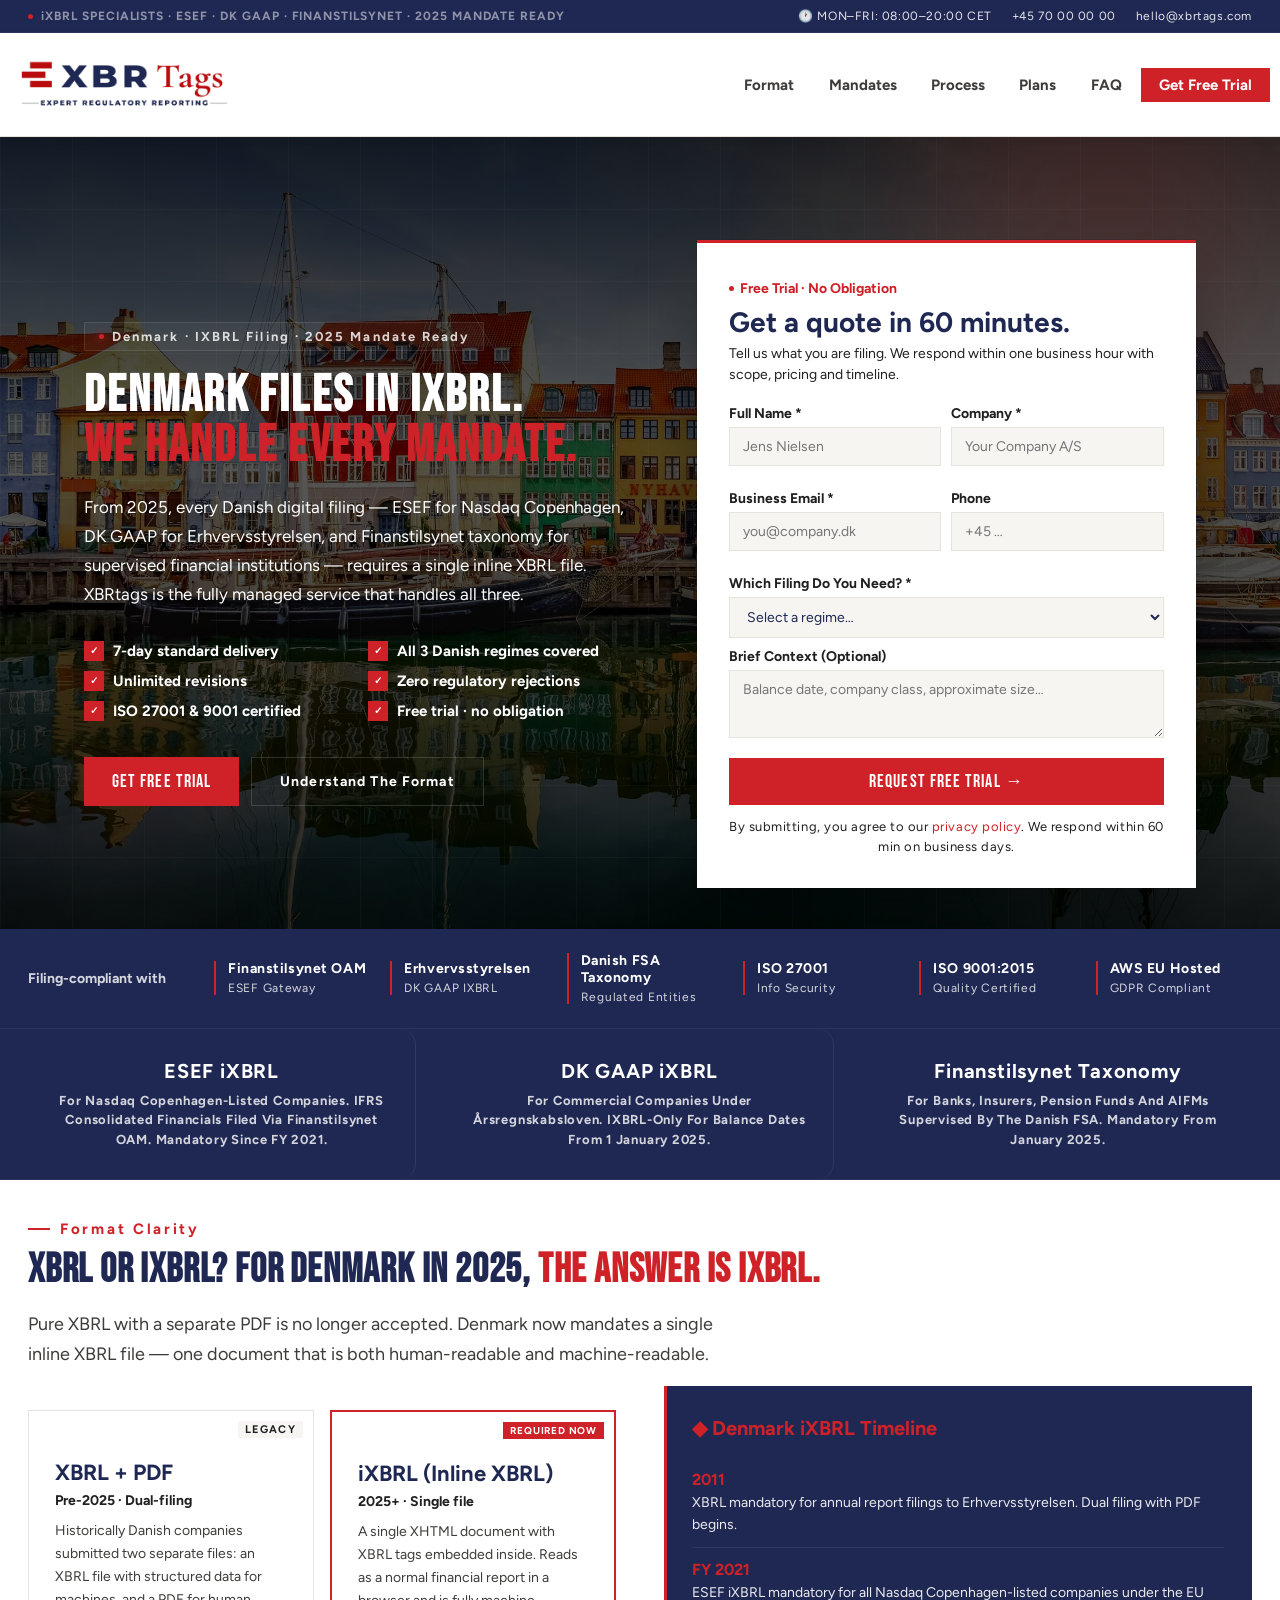
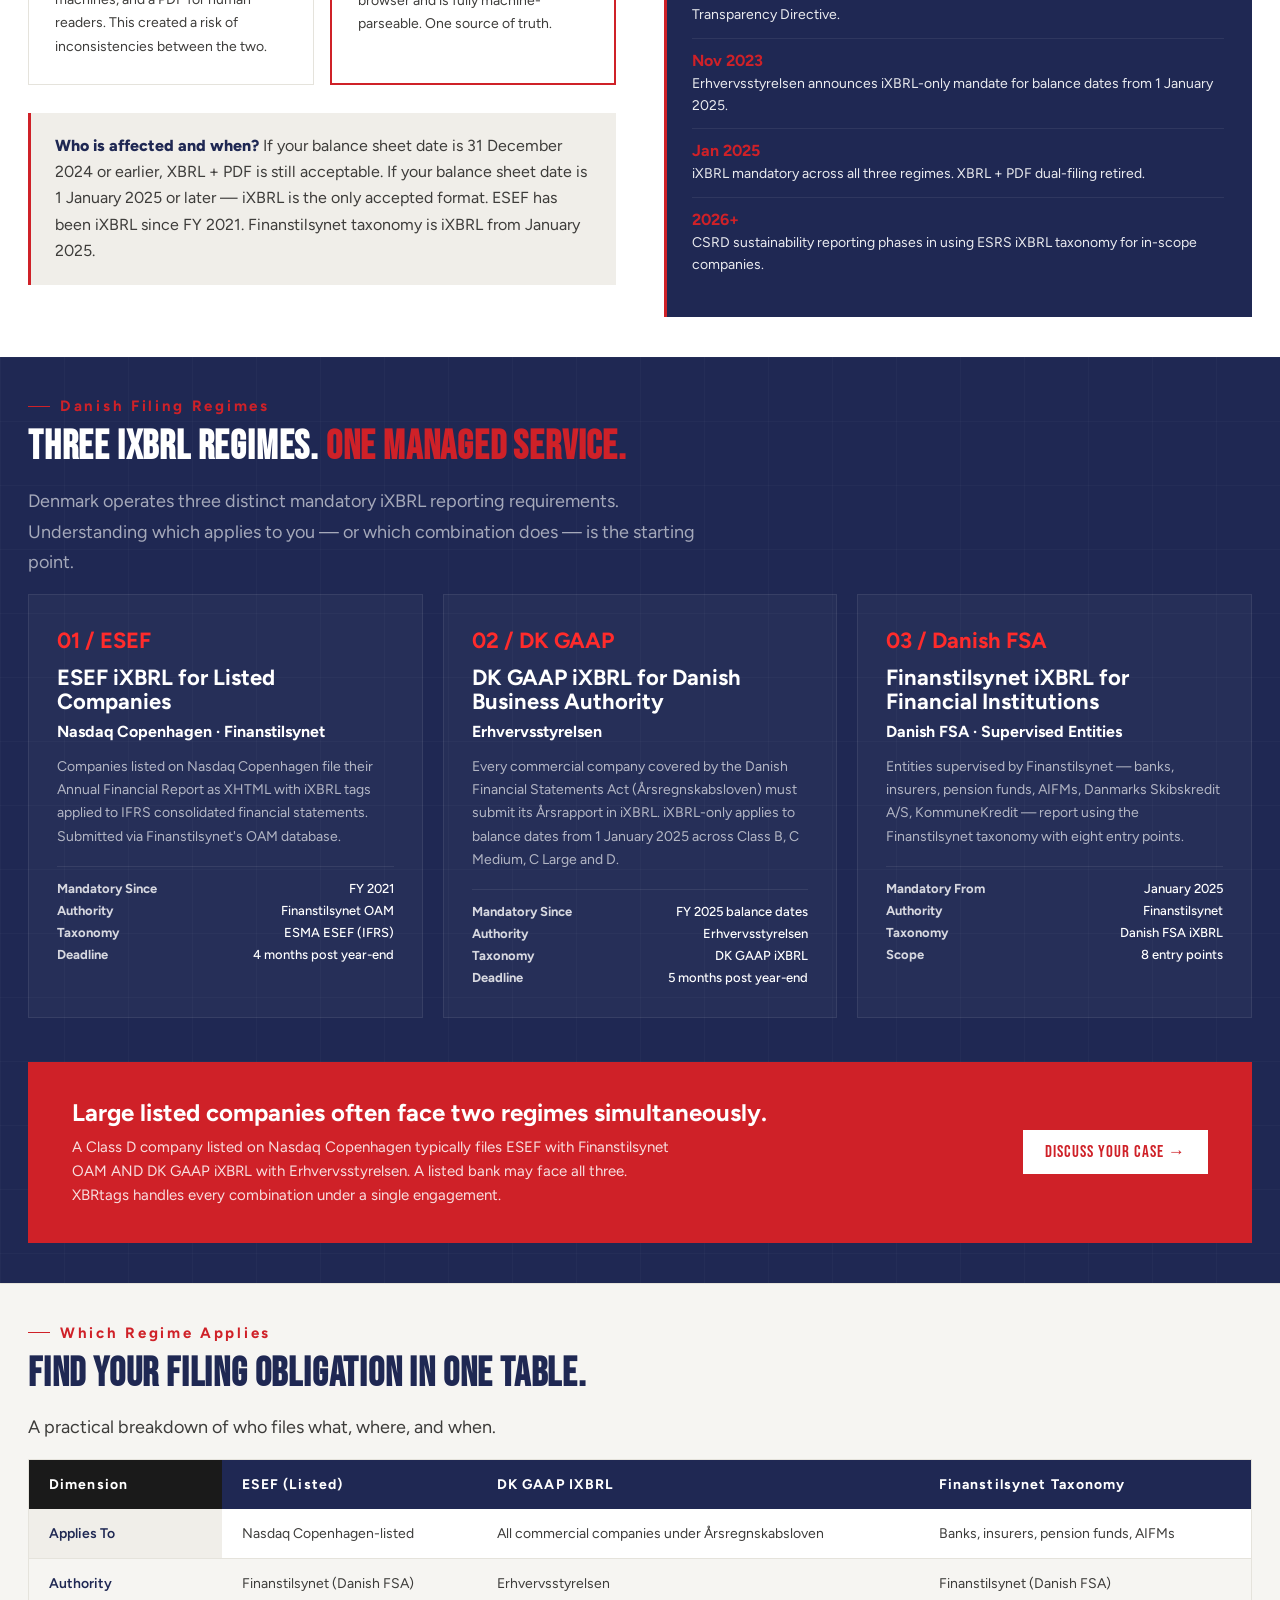
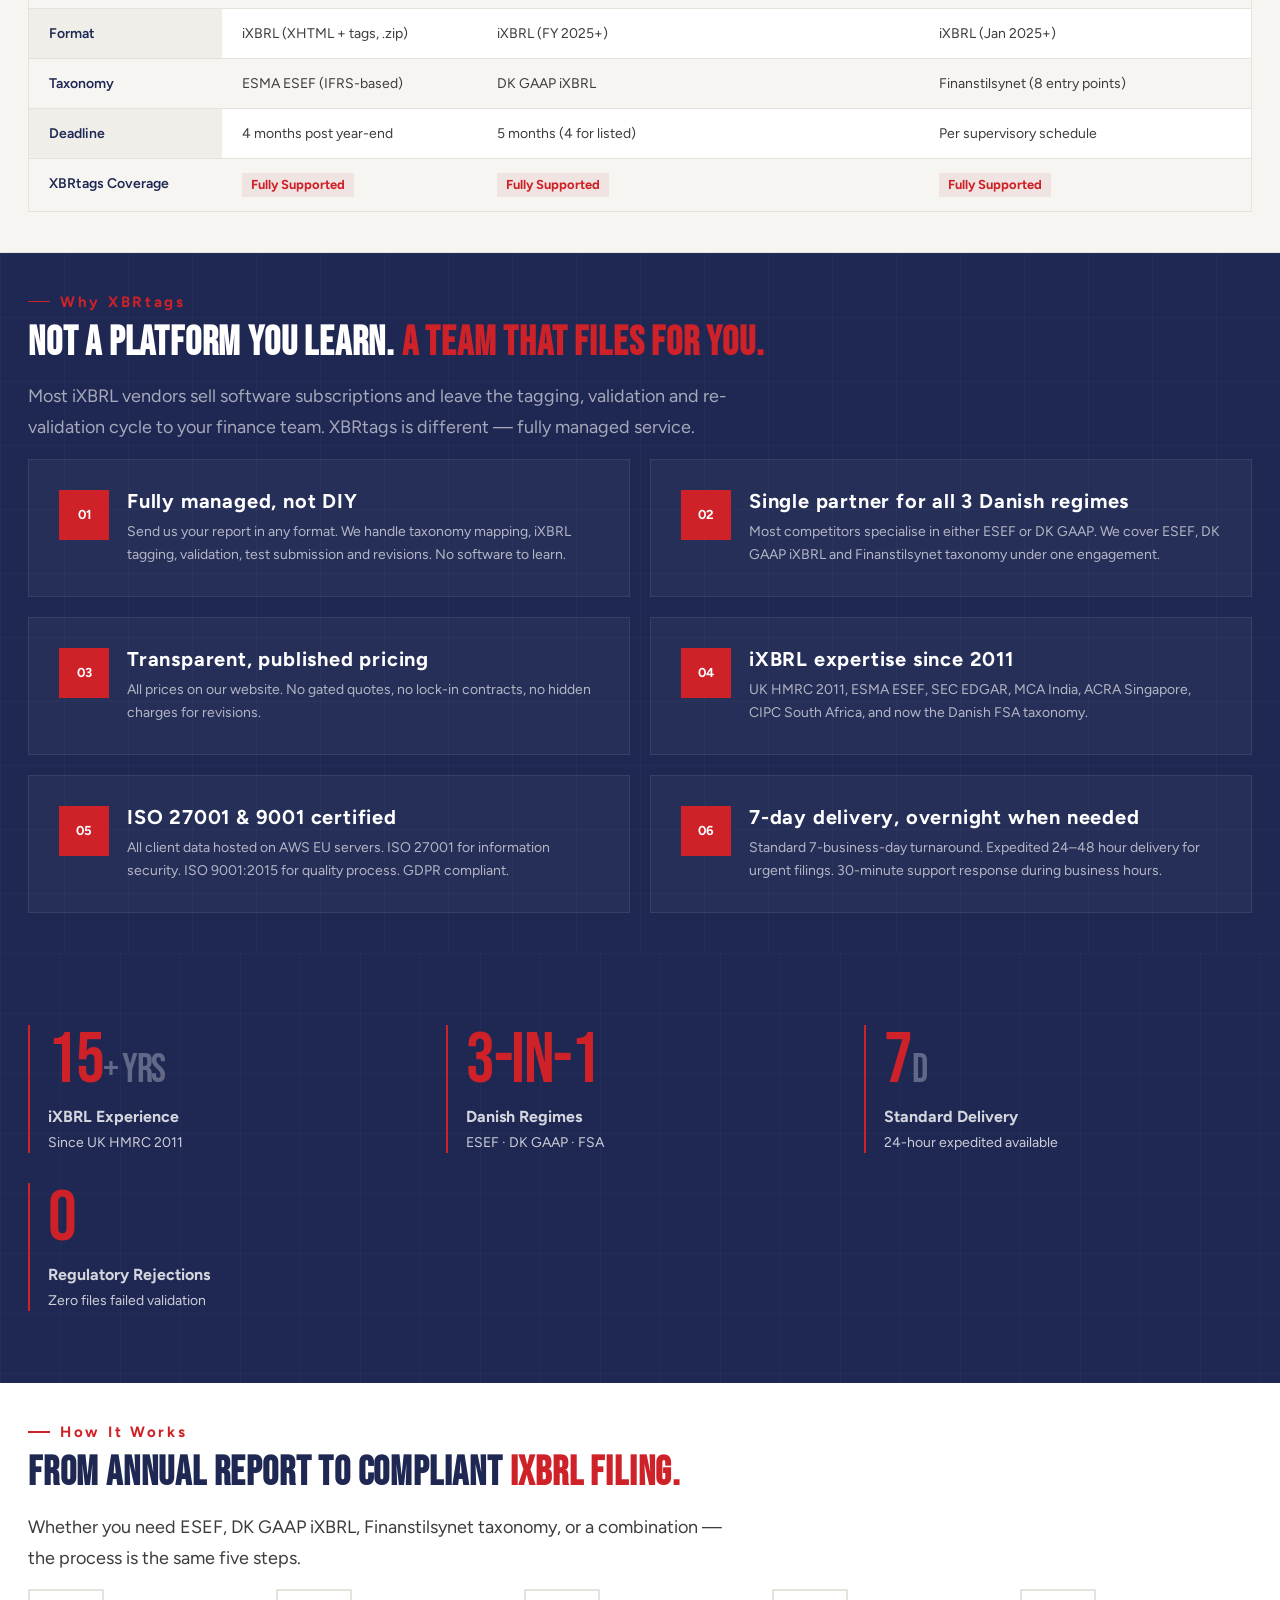
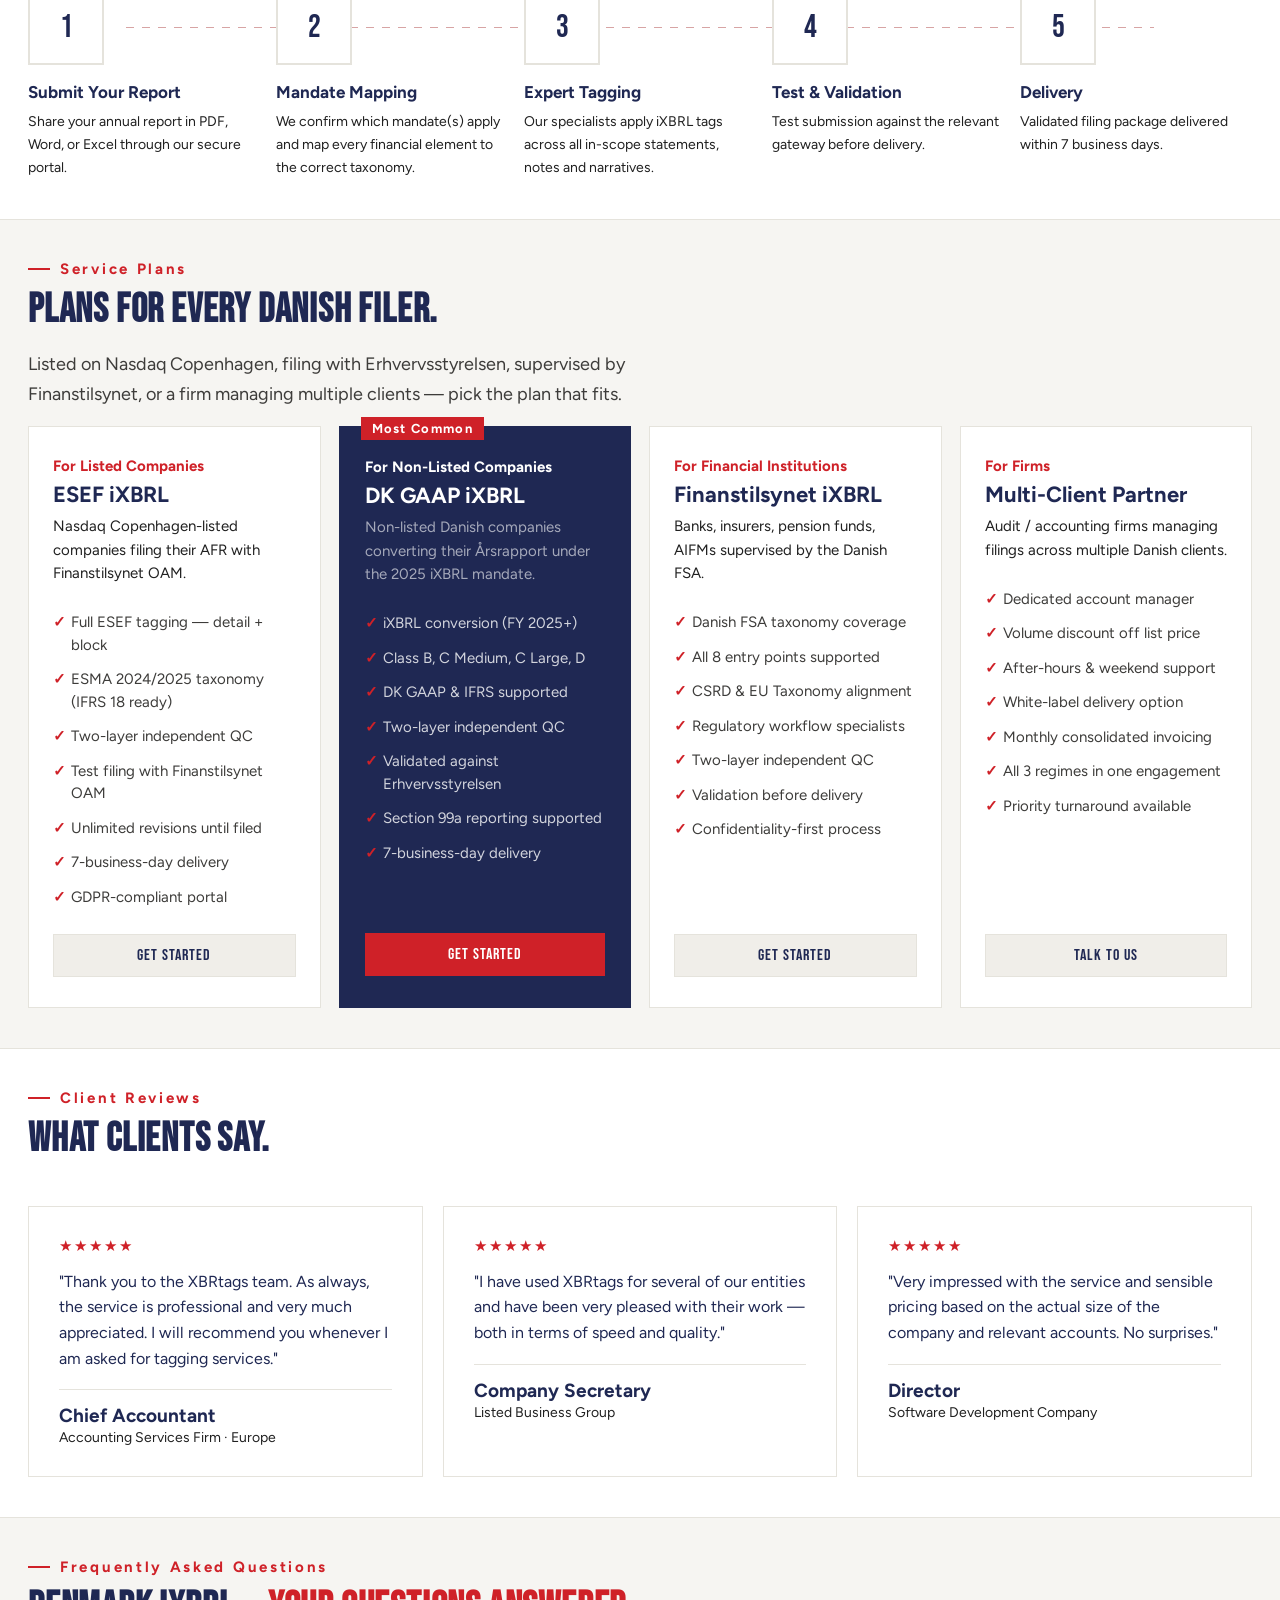
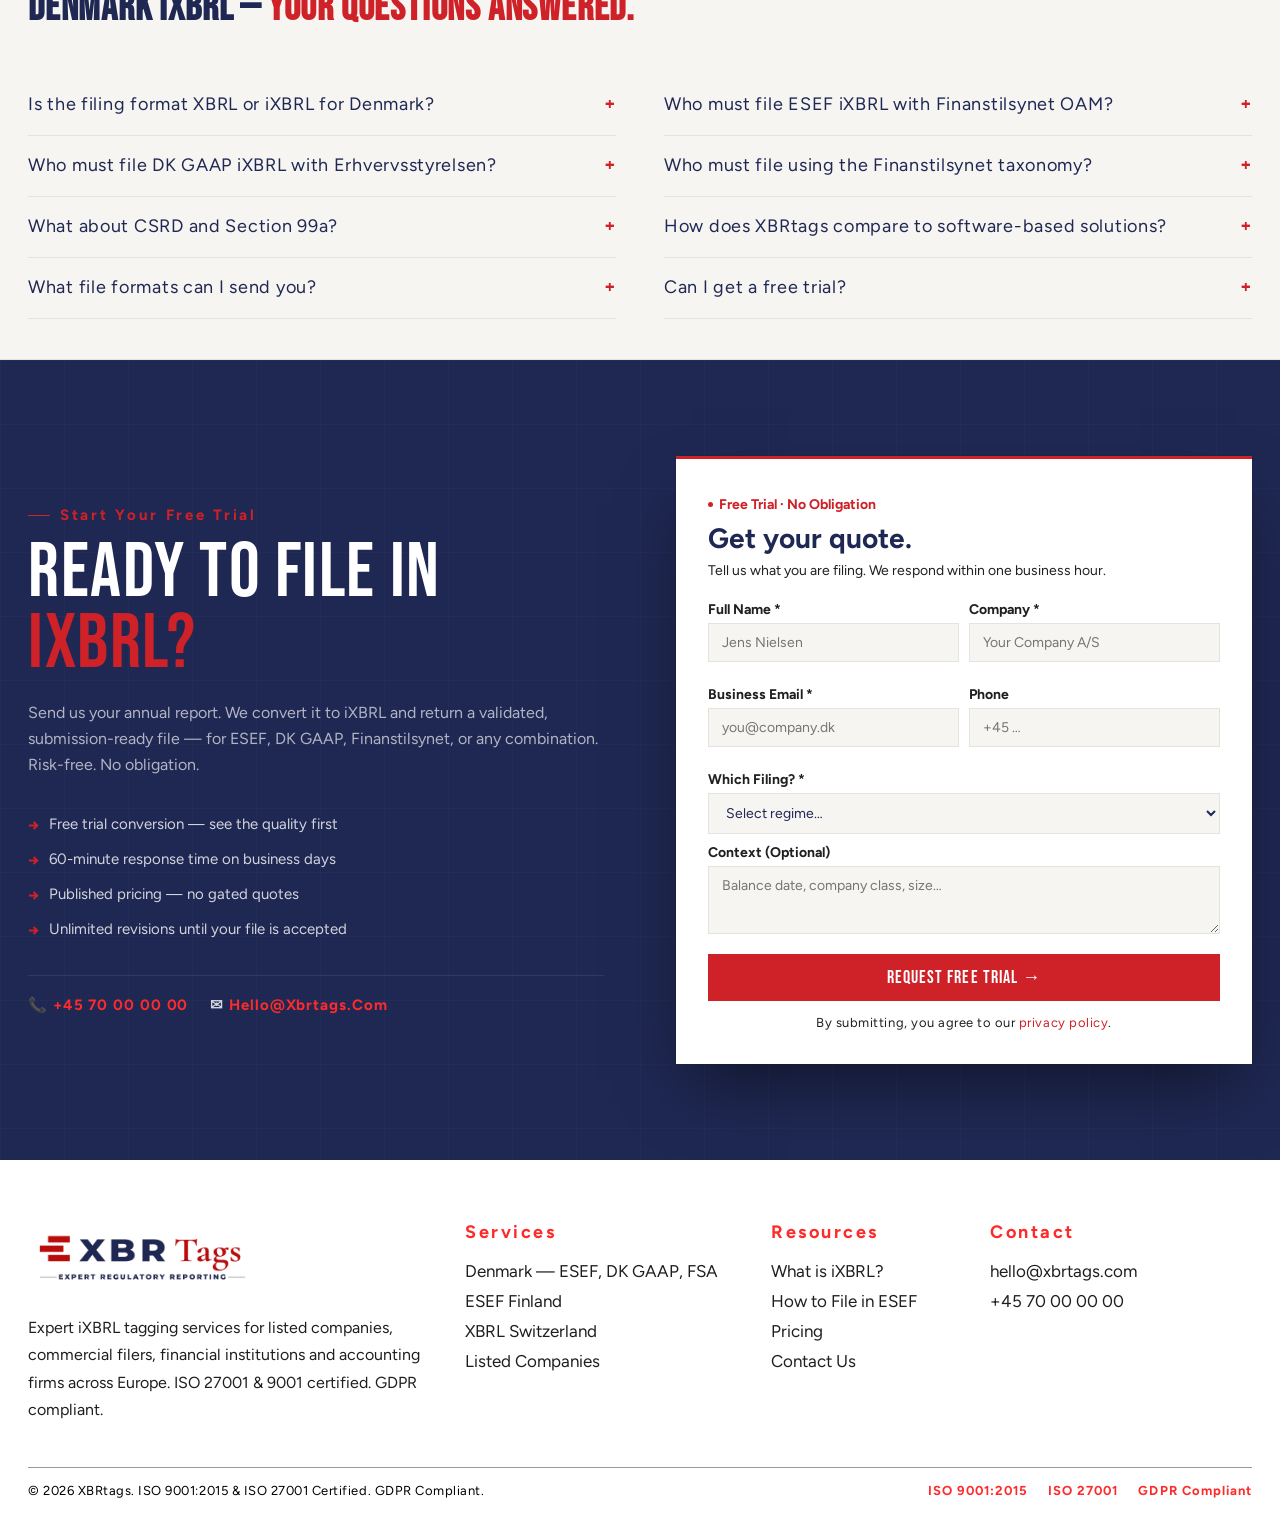
==== commit 1d2f1ded: "Denmark, Switzerland, finland - Added bg img and update font size in hero section" ====
--- a/denmark/index.html
+++ b/denmark/index.html
@@ -93,17 +93,17 @@
 .hero-eyebrow{display:inline-flex;align-items:center;gap:8px;font-size:13px;font-weight:700;text-transform:capitalize;letter-spacing:.16em;color:rgb(255 255 255 / 81%);margin-bottom:20px;padding:6px 14px;border:1px solid rgba(255,255,255,.1);border-radius:0;background:rgba(255,255,255,.04)}
 .hero-eyebrow::before{content:'';width:5px;height:5px;background:var(--r);border-radius:50%;box-shadow:0 0 8px var(--r);animation:pulse 2s ease-in-out infinite}
 @keyframes pulse{0%,100%{opacity:1}50%{opacity:.4}}
-.hero h1{font-family:var(--display);font-size:clamp(44px,5.5vw,90px);line-height:.92;letter-spacing:.02em;color:var(--w);margin-bottom:22px}
-.hero h1 strong{color:var(--r);font-style:normal;font-size:clamp(32px,4.5vw,64.8px)}
-.hero-sub{font-size:17px;line-height:1.7;color:rgba(255,255,255,.65);margin-bottom:32px;max-width:540px}
+.hero h1{font-family:var(--display);font-size:clamp(44px,4vw,90px);line-height:.98;letter-spacing:.04em;color:var(--w);margin-bottom:22px}
+.hero h1 strong{color:var(--r);font-style:normal;font-size:clamp(44px,4vw,90px)}
+.hero-sub{font-size:17px;line-height:1.7;color:rgb(255, 255, 255);margin-bottom:32px;max-width:540px}
 .hero-checks{display:grid;grid-template-columns:1fr 1fr;gap:10px 20px;margin-bottom:36px}
-.hero-chk{display:flex;align-items:center;gap:9px;font-size:15px;color:rgba(255,255,255,.7);font-weight:700;}
+.hero-chk{display:flex;align-items:center;gap:9px;font-size:15px;color:rgb(255, 255, 255);font-weight:700;}
 .hero-chk::before{content:'✓';width:20px;height:20px;min-width:20px;background:var(--r);color:var(--w);border-radius:0;display:flex;align-items:center;justify-content:center;font-size:10px;font-weight:800}
 .hero-btns{display:flex;gap:12px;flex-wrap:wrap}
 .btn-primary{background:var(--r);color:var(--w);padding:14px 28px;font-family:var(--display);font-size:18px;letter-spacing:.06em;border:none;cursor:pointer;transition:all .18s;display:inline-flex;align-items:center;gap:8px}
 .btn-primary:hover{background:var(--r2);transform:translateY(-1px)}
 .btn-primary:disabled{opacity:.6;cursor:not-allowed;transform:none}
-.btn-outline{background:transparent;color:rgba(255,255,255,.6);padding:14px 28px;font-size:14px;font-weight:700;letter-spacing:.08em;text-transform:capitalize;border:1.5px solid rgba(255,255,255,.15);cursor:pointer;transition:all .18s;display:inline-flex;align-items:center;gap:8px}
+.btn-outline{background:transparent;color:rgb(255, 255, 255);padding:14px 28px;font-size:14px;font-weight:700;letter-spacing:.08em;text-transform:capitalize;border:1.5px solid rgba(255,255,255,.15);cursor:pointer;transition:all .18s;display:inline-flex;align-items:center;gap:8px}
 .btn-outline:hover{border-color:rgba(255,255,255,.882);color:var(--w)}
 
 /* HERO FORM */
@@ -154,7 +154,7 @@
 .sec-dark-bg{position:absolute;inset:0;background-image:linear-gradient(rgba(255,255,255,.025) 1px,transparent 1px),linear-gradient(90deg,rgba(255,255,255,.025) 1px,transparent 1px);background-size:64px 64px;pointer-events:none}
 .sec-eyebrow{font-size:15px;font-weight:700;text-transform:capitalize;letter-spacing:.18em;color:var(--r);margin-bottom:14px;display:flex;align-items:center;gap:10px}
 .sec-eyebrow::before{content:'';width:22px;height:1.5px;background:var(--r);flex-shrink:0}
-.sec-title{font-family:var(--display);font-size:clamp(40px,4.5vw,72px);letter-spacing:.02em;line-height:.92;color:var(--k);margin-bottom:20px;max-width:800px}
+.sec-title{font-family:var(--display);font-size:clamp(40px,3vw,72px);letter-spacing:.02em;line-height:.92;color:var(--k);margin-bottom:20px;max-width:800px}
 .sec-title em{font-style:normal;color:var(--r)}
 .sec-dark .sec-title{color:var(--w)}
 .sec-intro{font-size:18px;color:var(--g4);max-width:700px;line-height:1.7;margin-bottom:16px}
@@ -444,7 +444,10 @@
 </div>
 
 <!-- HERO -->
-<div class="hero" id="enquiry">
+<div class="hero" id="enquiry" style="background-image: linear-gradient(to bottom,
+            rgba(0, 0, 0, 0.85) 0%,
+            rgba(0, 0, 0, 0.65) 40%,
+            rgba(0, 0, 0, 0.85) 100%), url('./assets/img/denmark-hero-banner.jpeg'); background-size: cover; background-position: center; background-repeat: no-repeat;">
   <div style="position:absolute;inset:0"><div class="hero-grid-pat"></div><div class="hero-orb hero-orb-1"></div><div class="hero-orb hero-orb-2"></div></div>
   <div class="wrap hero-inner">
     <div class="rv in">
